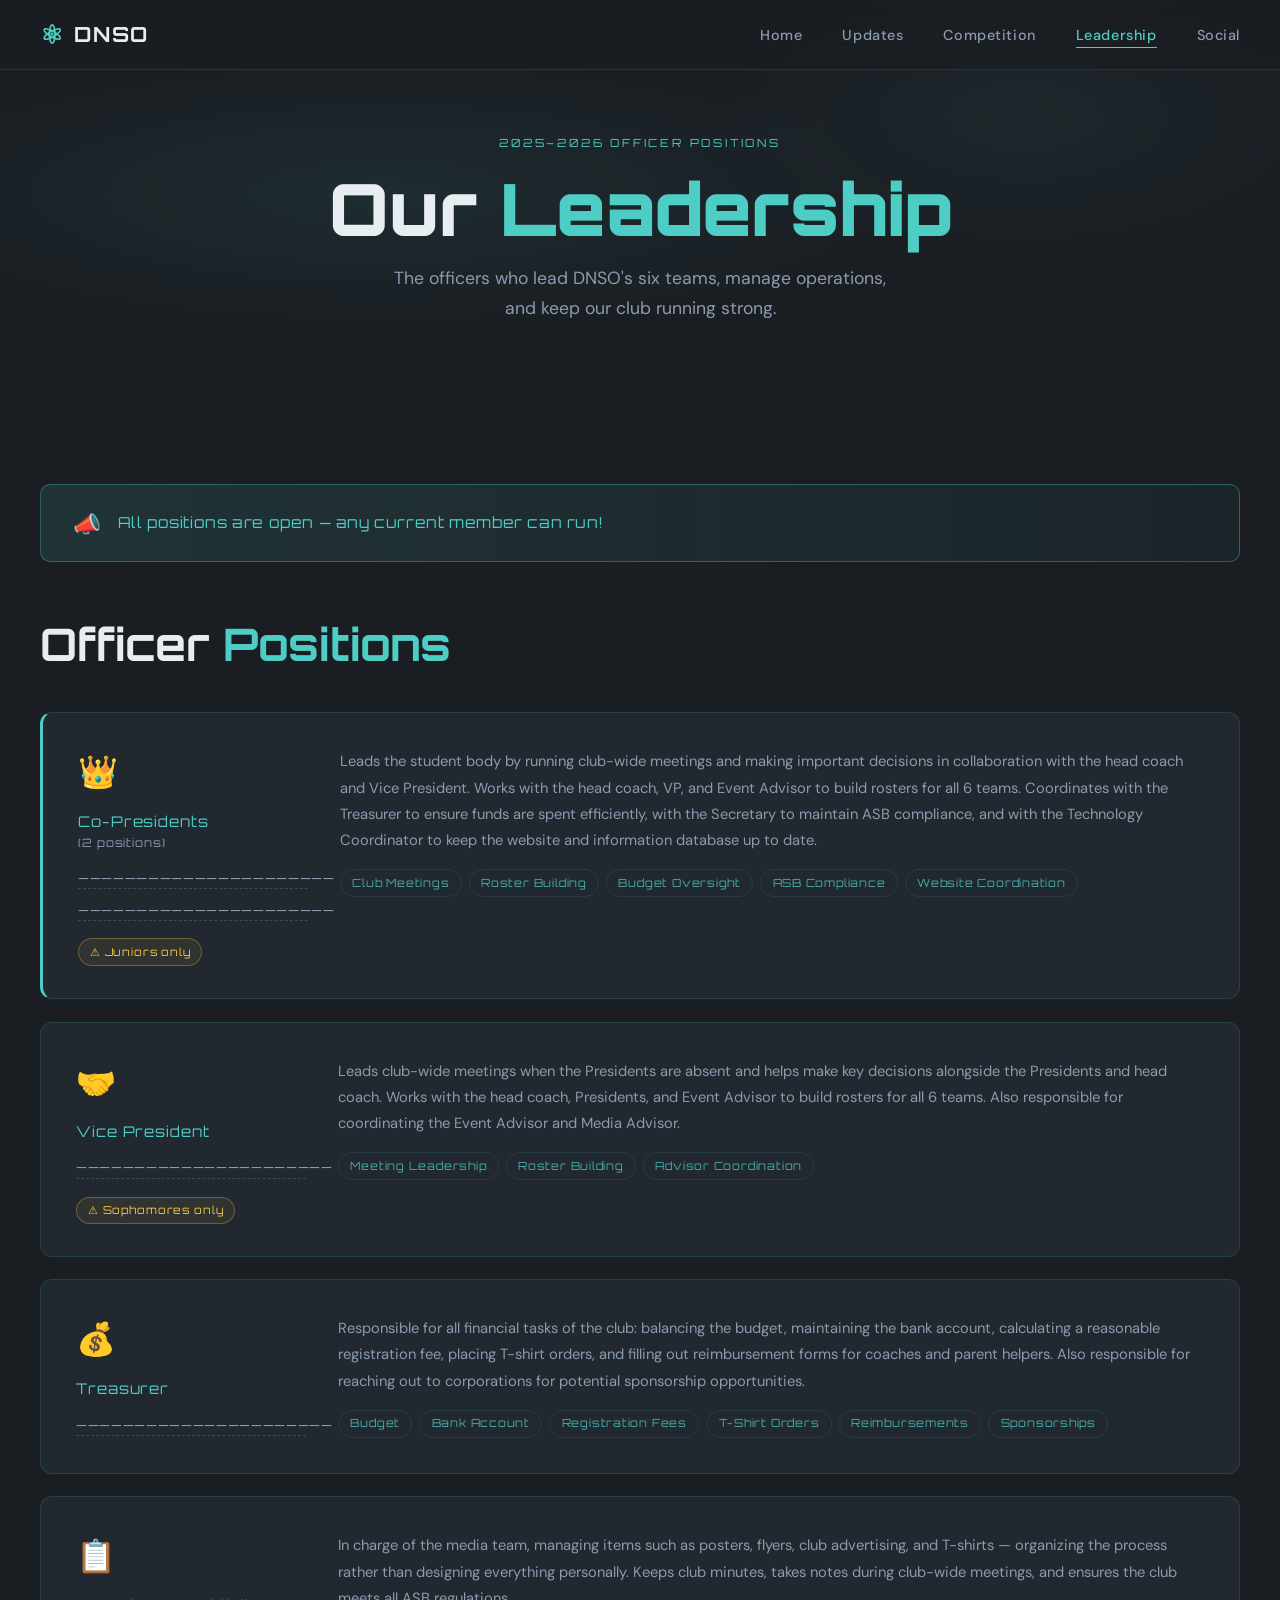
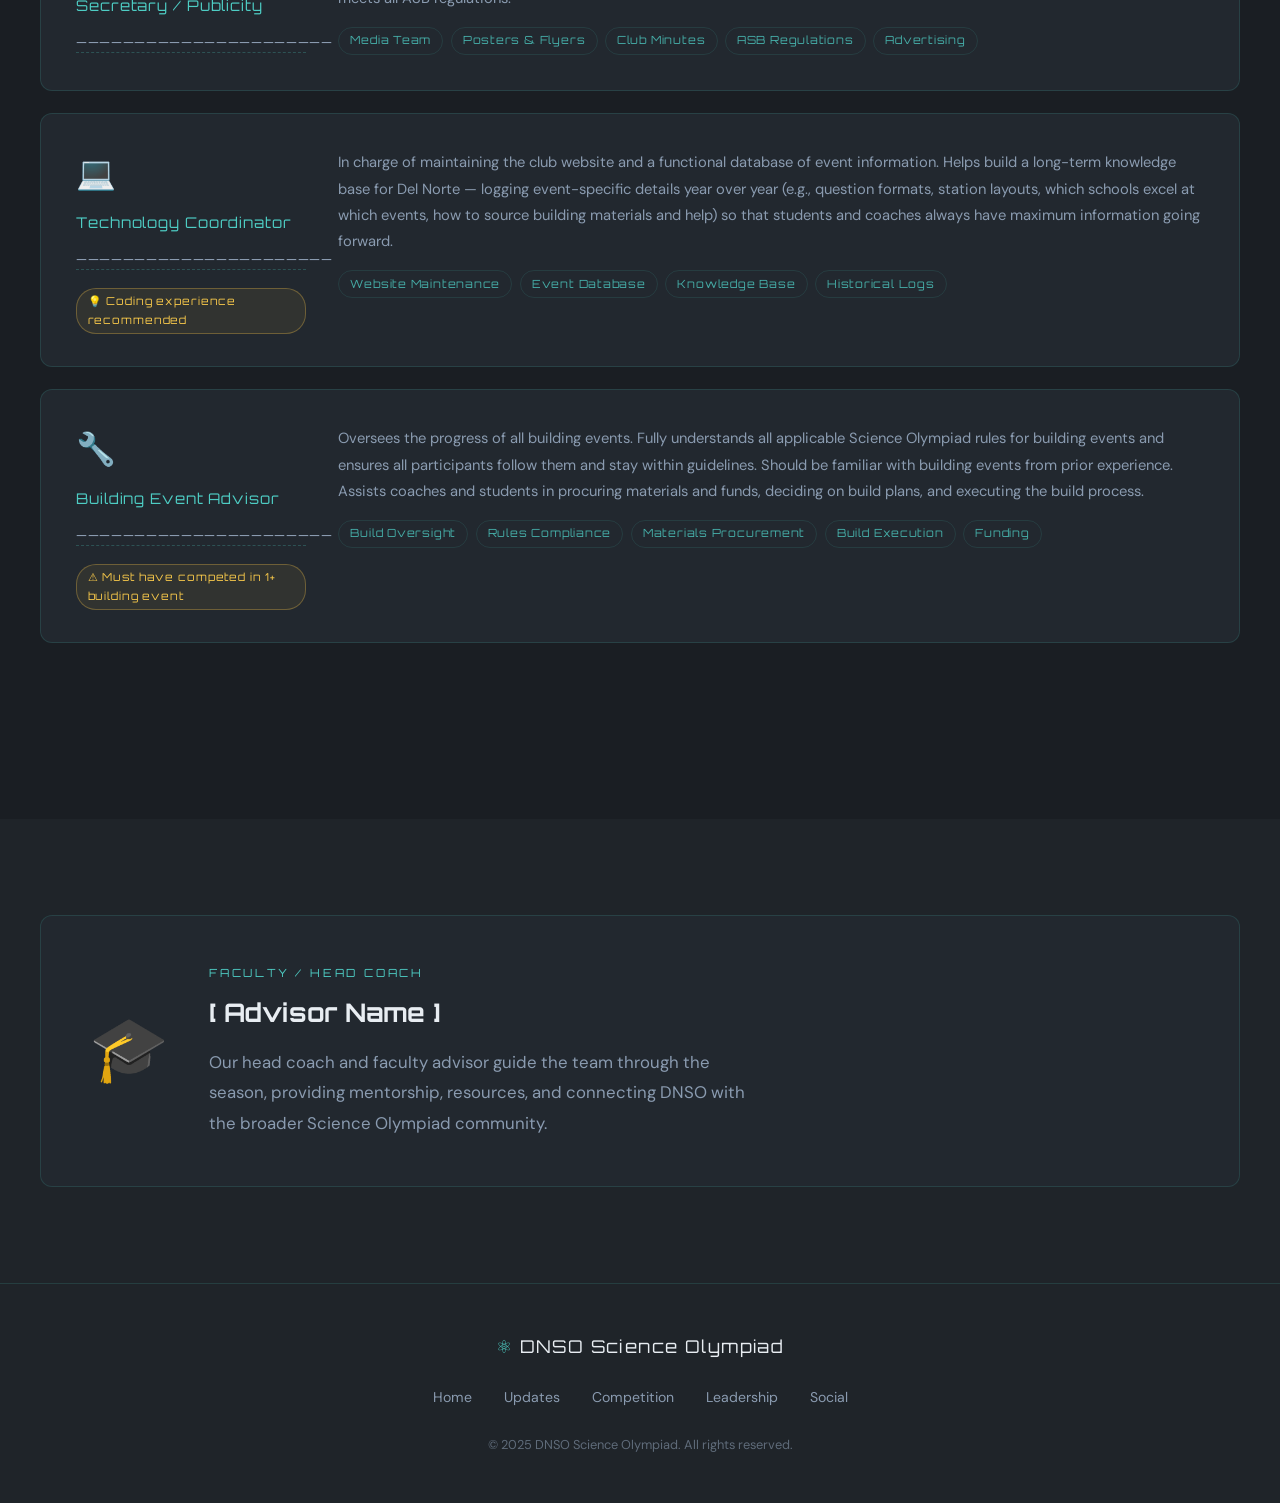
==== leadership.html @ e706699e "Create leadership.html" ====
<!DOCTYPE html>
<html lang="en">
<head>
  <meta charset="UTF-8" />
  <meta name="viewport" content="width=device-width, initial-scale=1.0" />
  <title>Leadership — DNSO Science Olympiad</title>
  <link rel="preconnect" href="https://fonts.googleapis.com" />
  <link href="https://fonts.googleapis.com/css2?family=Orbitron:wght@400;700;900&family=DM+Sans:wght@300;400;500&display=swap" rel="stylesheet" />
  <link rel="stylesheet" href="style.css" />
  <style>
    .open-banner {
      background: linear-gradient(90deg, rgba(78,205,196,0.12), rgba(78,205,196,0.04));
      border: 1px solid rgba(78,205,196,0.35);
      border-radius: 10px;
      padding: 1.2rem 2rem;
      margin-bottom: 3.5rem;
      display: flex;
      align-items: center;
      gap: 1rem;
      font-size: 0.95rem;
      color: var(--teal);
      font-family: var(--font-display);
      letter-spacing: 0.04em;
    }
    .open-banner span { font-size: 1.4rem; }

    .officers-list {
      display: flex;
      flex-direction: column;
      gap: 1.4rem;
      margin-bottom: 5rem;
    }

    .officer-card {
      background: var(--bg-card);
      border: 1px solid var(--border);
      border-radius: 12px;
      padding: 2rem 2.2rem;
      display: grid;
      grid-template-columns: 230px 1fr;
      gap: 2rem;
      align-items: start;
      transition: border-color 0.2s, transform 0.2s;
    }
    .officer-card:hover {
      border-color: var(--teal);
      transform: translateX(4px);
    }
    .officer-card.duo {
      border-left: 3px solid var(--teal);
    }

    .officer-left {
      display: flex;
      flex-direction: column;
      gap: 0.6rem;
    }
    .officer-icon { font-size: 2rem; margin-bottom: 0.2rem; }

    .officer-title {
      font-family: var(--font-display);
      font-size: 0.92rem;
      color: var(--teal);
      letter-spacing: 0.06em;
      line-height: 1.35;
    }

    .officer-name-slot {
      font-family: var(--font-display);
      font-size: 0.82rem;
      color: var(--text-muted);
      letter-spacing: 0.05em;
    }
    .name-line {
      border-bottom: 1px dashed rgba(78,205,196,0.25);
      padding-bottom: 0.25rem;
      margin-bottom: 0.3rem;
      color: var(--text-muted);
      font-size: 0.82rem;
    }

    .eligibility-tag {
      display: inline-block;
      font-size: 0.68rem;
      font-family: var(--font-display);
      letter-spacing: 0.08em;
      color: #f7c84a;
      border: 1px solid rgba(247,200,74,0.3);
      background: rgba(247,200,74,0.07);
      border-radius: 20px;
      padding: 0.22rem 0.65rem;
      margin-top: 0.2rem;
      width: fit-content;
    }

    .officer-desc {
      font-size: 0.92rem;
      color: var(--text-muted);
      line-height: 1.78;
      padding-top: 0.2rem;
    }

    .officer-duties {
      margin-top: 1rem;
      display: flex;
      flex-wrap: wrap;
      gap: 0.45rem;
    }
    .duty-tag {
      font-size: 0.7rem;
      font-family: var(--font-display);
      letter-spacing: 0.07em;
      padding: 0.22rem 0.7rem;
      border-radius: 20px;
      border: 1px solid var(--border);
      color: var(--teal);
      opacity: 0.8;
    }

    @media (max-width: 768px) {
      .officer-card, .officer-card.duo {
        grid-template-columns: 1fr;
        gap: 1rem;
      }
    }
  </style>
</head>
<body>

  <nav class="nav">
    <a href="index.html" class="nav-logo">
      <div class="atom-icon">⚛</div>
      <span>DNSO</span>
    </a>
    <button class="hamburger" id="hamburger" aria-label="Menu">&#9776;</button>
    <ul class="nav-links" id="navLinks">
      <li><a href="index.html">Home</a></li>
      <li><a href="updates.html">Updates</a></li>
      <li><a href="competition.html">Competition</a></li>
      <li><a href="leadership.html" class="active">Leadership</a></li>
      <li><a href="social.html">Social</a></li>
    </ul>
  </nav>

  <section class="page-hero">
    <div class="hero-bg"></div>
    <div class="page-hero-content fade-in delay-1">
      <p class="section-tag">2025–2026 Officer Positions</p>
      <h1 class="page-title">Our <span class="teal">Leadership</span></h1>
      <p class="page-sub">The officers who lead DNSO's six teams, manage operations, and keep our club running strong.</p>
    </div>
  </section>

  <section class="section">
    <div class="section-inner">

      <div class="open-banner fade-in">
        <span>📣</span>
        All positions are open — any current member can run!
      </div>

      <h2 class="section-title" style="margin-bottom:2.5rem">Officer <span class="teal">Positions</span></h2>

      <div class="officers-list">

        <!-- CO-PRESIDENTS -->
        <div class="officer-card duo fade-in">
          <div class="officer-left">
            <div class="officer-icon">👑</div>
            <p class="officer-title">Co-Presidents <br><em style="font-size:0.72rem;color:var(--text-muted);font-style:normal">(2 positions)</em></p>
            <div class="officer-name-slot">
              <div class="name-line">______________________</div>
              <div class="name-line">______________________</div>
            </div>
            <span class="eligibility-tag">⚠ Juniors only</span>
          </div>
          <div class="officer-right">
            <p class="officer-desc">
              Leads the student body by running club-wide meetings and making important decisions in collaboration with the head coach and Vice President. Works with the head coach, VP, and Event Advisor to build rosters for all 6 teams. Coordinates with the Treasurer to ensure funds are spent efficiently, with the Secretary to maintain ASB compliance, and with the Technology Coordinator to keep the website and information database up to date.
            </p>
            <div class="officer-duties">
              <span class="duty-tag">Club Meetings</span>
              <span class="duty-tag">Roster Building</span>
              <span class="duty-tag">Budget Oversight</span>
              <span class="duty-tag">ASB Compliance</span>
              <span class="duty-tag">Website Coordination</span>
            </div>
          </div>
        </div>

        <!-- VICE PRESIDENT -->
        <div class="officer-card fade-in delay-1">
          <div class="officer-left">
            <div class="officer-icon">🤝</div>
            <p class="officer-title">Vice President</p>
            <div class="officer-name-slot">
              <div class="name-line">______________________</div>
            </div>
            <span class="eligibility-tag">⚠ Sophomores only</span>
          </div>
          <div class="officer-right">
            <p class="officer-desc">
              Leads club-wide meetings when the Presidents are absent and helps make key decisions alongside the Presidents and head coach. Works with the head coach, Presidents, and Event Advisor to build rosters for all 6 teams. Also responsible for coordinating the Event Advisor and Media Advisor.
            </p>
            <div class="officer-duties">
              <span class="duty-tag">Meeting Leadership</span>
              <span class="duty-tag">Roster Building</span>
              <span class="duty-tag">Advisor Coordination</span>
            </div>
          </div>
        </div>

        <!-- TREASURER -->
        <div class="officer-card fade-in delay-2">
          <div class="officer-left">
            <div class="officer-icon">💰</div>
            <p class="officer-title">Treasurer</p>
            <div class="officer-name-slot">
              <div class="name-line">______________________</div>
            </div>
          </div>
          <div class="officer-right">
            <p class="officer-desc">
              Responsible for all financial tasks of the club: balancing the budget, maintaining the bank account, calculating a reasonable registration fee, placing T-shirt orders, and filling out reimbursement forms for coaches and parent helpers. Also responsible for reaching out to corporations for potential sponsorship opportunities.
            </p>
            <div class="officer-duties">
              <span class="duty-tag">Budget</span>
              <span class="duty-tag">Bank Account</span>
              <span class="duty-tag">Registration Fees</span>
              <span class="duty-tag">T-Shirt Orders</span>
              <span class="duty-tag">Reimbursements</span>
              <span class="duty-tag">Sponsorships</span>
            </div>
          </div>
        </div>

        <!-- SECRETARY / PUBLICITY -->
        <div class="officer-card fade-in delay-1">
          <div class="officer-left">
            <div class="officer-icon">📋</div>
            <p class="officer-title">Secretary / Publicity</p>
            <div class="officer-name-slot">
              <div class="name-line">______________________</div>
            </div>
          </div>
          <div class="officer-right">
            <p class="officer-desc">
              In charge of the media team, managing items such as posters, flyers, club advertising, and T-shirts — organizing the process rather than designing everything personally. Keeps club minutes, takes notes during club-wide meetings, and ensures the club meets all ASB regulations.
            </p>
            <div class="officer-duties">
              <span class="duty-tag">Media Team</span>
              <span class="duty-tag">Posters & Flyers</span>
              <span class="duty-tag">Club Minutes</span>
              <span class="duty-tag">ASB Regulations</span>
              <span class="duty-tag">Advertising</span>
            </div>
          </div>
        </div>

        <!-- TECHNOLOGY COORDINATOR -->
        <div class="officer-card fade-in delay-2">
          <div class="officer-left">
            <div class="officer-icon">💻</div>
            <p class="officer-title">Technology Coordinator</p>
            <div class="officer-name-slot">
              <div class="name-line">______________________</div>
            </div>
            <span class="eligibility-tag">💡 Coding experience recommended</span>
          </div>
          <div class="officer-right">
            <p class="officer-desc">
              In charge of maintaining the club website and a functional database of event information. Helps build a long-term knowledge base for Del Norte — logging event-specific details year over year (e.g., question formats, station layouts, which schools excel at which events, how to source building materials and help) so that students and coaches always have maximum information going forward.
            </p>
            <div class="officer-duties">
              <span class="duty-tag">Website Maintenance</span>
              <span class="duty-tag">Event Database</span>
              <span class="duty-tag">Knowledge Base</span>
              <span class="duty-tag">Historical Logs</span>
            </div>
          </div>
        </div>

        <!-- BUILDING EVENT ADVISOR -->
        <div class="officer-card fade-in delay-3">
          <div class="officer-left">
            <div class="officer-icon">🔧</div>
            <p class="officer-title">Building Event Advisor</p>
            <div class="officer-name-slot">
              <div class="name-line">______________________</div>
            </div>
            <span class="eligibility-tag">⚠ Must have competed in 1+ building event</span>
          </div>
          <div class="officer-right">
            <p class="officer-desc">
              Oversees the progress of all building events. Fully understands all applicable Science Olympiad rules for building events and ensures all participants follow them and stay within guidelines. Should be familiar with building events from prior experience. Assists coaches and students in procuring materials and funds, deciding on build plans, and executing the build process.
            </p>
            <div class="officer-duties">
              <span class="duty-tag">Build Oversight</span>
              <span class="duty-tag">Rules Compliance</span>
              <span class="duty-tag">Materials Procurement</span>
              <span class="duty-tag">Build Execution</span>
              <span class="duty-tag">Funding</span>
            </div>
          </div>
        </div>

      </div><!-- /officers-list -->
    </div>
  </section>

  <!-- FACULTY ADVISOR -->
  <section class="section advisor-section">
    <div class="section-inner">
      <div class="advisor-card fade-in">
        <div class="advisor-icon">🎓</div>
        <div>
          <p class="section-tag" style="margin-bottom:0.5rem">Faculty / Head Coach</p>
          <h2 class="advisor-name">[ Advisor Name ]</h2>
          <p class="body-text">Our head coach and faculty advisor guide the team through the season, providing mentorship, resources, and connecting DNSO with the broader Science Olympiad community.</p>
        </div>
      </div>
    </div>
  </section>

  <footer class="footer">
    <div class="footer-inner">
      <div class="footer-logo"><span class="teal">⚛</span> DNSO Science Olympiad</div>
      <div class="footer-links">
        <a href="index.html">Home</a>
        <a href="updates.html">Updates</a>
        <a href="competition.html">Competition</a>
        <a href="leadership.html">Leadership</a>
        <a href="social.html">Social</a>
      </div>
      <p class="footer-copy">© 2025 DNSO Science Olympiad. All rights reserved.</p>
    </div>
  </footer>

  <script src="main.js"></script>
</body>
</html>
---- style.css ----
/* ============================================
   DNSO Science Olympiad — Global Stylesheet
   ============================================ */

:root {
  --teal: #4ecdc4;
  --teal-dark: #38b2ac;
  --teal-glow: rgba(78, 205, 196, 0.18);
  --bg: #1a1e23;
  --bg-2: #1f2429;
  --bg-card: #22282f;
  --bg-card-hover: #272e37;
  --border: rgba(78, 205, 196, 0.15);
  --text: #e8edf2;
  --text-muted: #8a9bb0;
  --font-display: 'Orbitron', sans-serif;
  --font-body: 'DM Sans', sans-serif;
  --nav-h: 70px;
}

*, *::before, *::after { box-sizing: border-box; margin: 0; padding: 0; }

html { scroll-behavior: smooth; }

body {
  background: var(--bg);
  color: var(--text);
  font-family: var(--font-body);
  font-size: 1rem;
  line-height: 1.7;
  min-height: 100vh;
  overflow-x: hidden;
}

/* UTILITIES */
.teal { color: var(--teal); }
.body-text { color: var(--text-muted); font-size: 1.05rem; max-width: 560px; line-height: 1.8; }

/* FADE IN ANIMATIONS */
.fade-in { opacity: 0; transform: translateY(24px); animation: fadeUp 0.7s forwards; }
.delay-1 { animation-delay: 0.15s; }
.delay-2 { animation-delay: 0.3s; }
.delay-3 { animation-delay: 0.45s; }
.delay-4 { animation-delay: 0.6s; }

@keyframes fadeUp {
  to { opacity: 1; transform: translateY(0); }
}

/* ============================================
   NAVIGATION
   ============================================ */
.nav {
  position: fixed;
  top: 0; left: 0; right: 0;
  height: var(--nav-h);
  display: flex;
  align-items: center;
  justify-content: space-between;
  padding: 0 2.5rem;
  background: rgba(26, 30, 35, 0.85);
  backdrop-filter: blur(14px);
  border-bottom: 1px solid var(--border);
  z-index: 100;
}

.nav-logo {
  display: flex;
  align-items: center;
  gap: 0.6rem;
  text-decoration: none;
  font-family: var(--font-display);
  font-size: 1.3rem;
  font-weight: 700;
  color: var(--text);
  letter-spacing: 0.08em;
}

.atom-icon {
  font-size: 1.6rem;
  color: var(--teal);
  animation: spin 8s linear infinite;
}

@keyframes spin {
  from { transform: rotate(0deg); }
  to { transform: rotate(360deg); }
}

.nav-links {
  display: flex;
  list-style: none;
  gap: 2.5rem;
  align-items: center;
}

.nav-links a {
  text-decoration: none;
  color: var(--text-muted);
  font-size: 0.9rem;
  font-weight: 500;
  letter-spacing: 0.04em;
  transition: color 0.2s;
  position: relative;
}

.nav-links a::after {
  content: '';
  position: absolute;
  bottom: -4px; left: 0; right: 0;
  height: 1px;
  background: var(--teal);
  transform: scaleX(0);
  transform-origin: left;
  transition: transform 0.2s;
}

.nav-links a:hover,
.nav-links a.active {
  color: var(--teal);
}

.nav-links a:hover::after,
.nav-links a.active::after {
  transform: scaleX(1);
}

.hamburger {
  display: none;
  background: none;
  border: none;
  color: var(--teal);
  font-size: 1.6rem;
  cursor: pointer;
}

/* ============================================
   BUTTONS
   ============================================ */
.btn {
  display: inline-block;
  padding: 0.8rem 2rem;
  border-radius: 4px;
  font-family: var(--font-display);
  font-size: 0.78rem;
  font-weight: 700;
  letter-spacing: 0.1em;
  text-decoration: none;
  transition: all 0.2s;
  cursor: pointer;
}

.btn-primary {
  background: var(--teal);
  color: #0f1318;
}

.btn-primary:hover {
  background: var(--teal-dark);
  box-shadow: 0 0 24px rgba(78, 205, 196, 0.4);
  transform: translateY(-1px);
}

.btn-outline {
  border: 1.5px solid var(--teal);
  color: var(--teal);
  background: transparent;
}

.btn-outline:hover {
  background: var(--teal-glow);
  box-shadow: 0 0 20px rgba(78, 205, 196, 0.2);
  transform: translateY(-1px);
}

/* ============================================
   HERO (HOME)
   ============================================ */
.hero {
  position: relative;
  min-height: 100vh;
  display: flex;
  align-items: center;
  justify-content: center;
  overflow: hidden;
  padding: calc(var(--nav-h) + 2rem) 2.5rem 4rem;
}

.hero-bg {
  position: absolute;
  inset: 0;
  background:
    radial-gradient(ellipse 60% 50% at 30% 50%, rgba(78, 205, 196, 0.08) 0%, transparent 70%),
    radial-gradient(ellipse 40% 60% at 80% 30%, rgba(78, 205, 196, 0.05) 0%, transparent 60%),
    var(--bg);
}

.particles {
  position: absolute;
  inset: 0;
  overflow: hidden;
  pointer-events: none;
}

.particle {
  position: absolute;
  width: 2px;
  height: 2px;
  background: var(--teal);
  border-radius: 50%;
  opacity: 0;
  animation: floatParticle var(--dur, 6s) var(--delay, 0s) infinite ease-in-out;
}

@keyframes floatParticle {
  0%   { opacity: 0; transform: translateY(0) scale(1); }
  20%  { opacity: 0.6; }
  80%  { opacity: 0.4; }
  100% { opacity: 0; transform: translateY(-120px) scale(0.5); }
}

.hero-content {
  position: relative;
  z-index: 2;
  text-align: center;
  max-width: 700px;
}

.hero-eyebrow {
  font-family: var(--font-display);
  font-size: 0.75rem;
  letter-spacing: 0.25em;
  color: var(--teal);
  text-transform: uppercase;
  margin-bottom: 1.2rem;
}

.hero-title {
  font-family: var(--font-display);
  font-size: clamp(5rem, 14vw, 10rem);
  font-weight: 900;
  letter-spacing: 0.05em;
  line-height: 1;
  color: var(--text);
  text-shadow: 0 0 80px rgba(78, 205, 196, 0.2);
  margin-bottom: 1.5rem;
}

.hero-sub {
  font-size: 1.15rem;
  color: var(--text-muted);
  margin-bottom: 2.5rem;
  letter-spacing: 0.02em;
}

.hero-btns {
  display: flex;
  gap: 1rem;
  justify-content: center;
  flex-wrap: wrap;
}

/* ORBIT ANIMATION */
.hero-orbit {
  position: absolute;
  right: 8%;
  top: 50%;
  transform: translateY(-50%);
  width: 340px;
  height: 340px;
  z-index: 1;
}

.orbit-ring {
  position: absolute;
  border: 1px solid rgba(78, 205, 196, 0.25);
  border-radius: 50%;
  top: 50%; left: 50%;
  transform: translate(-50%, -50%);
}

.ring-1 { width: 120px; height: 120px; animation: orbitSpin 6s linear infinite; }
.ring-2 { width: 220px; height: 220px; animation: orbitSpin 10s linear infinite reverse; transform: translate(-50%, -50%) rotate(60deg); }
.ring-3 { width: 320px; height: 320px; animation: orbitSpin 16s linear infinite; transform: translate(-50%, -50%) rotate(120deg); }

.ring-1::after, .ring-2::after, .ring-3::after {
  content: '';
  position: absolute;
  width: 8px; height: 8px;
  background: var(--teal);
  border-radius: 50%;
  top: -4px; left: 50%; transform: translateX(-50%);
  box-shadow: 0 0 10px var(--teal);
}

.orbit-nucleus {
  position: absolute;
  width: 24px; height: 24px;
  background: var(--teal);
  border-radius: 50%;
  top: 50%; left: 50%;
  transform: translate(-50%, -50%);
  box-shadow: 0 0 30px var(--teal), 0 0 60px rgba(78, 205, 196, 0.4);
}

@keyframes orbitSpin {
  from { transform: translate(-50%, -50%) rotate(0deg); }
  to   { transform: translate(-50%, -50%) rotate(360deg); }
}

/* ============================================
   STATS BAR
   ============================================ */
.stats-bar {
  display: flex;
  align-items: center;
  justify-content: center;
  gap: 0;
  padding: 2.5rem 2rem;
  background: var(--bg-2);
  border-top: 1px solid var(--border);
  border-bottom: 1px solid var(--border);
}

.stat {
  display: flex;
  flex-direction: column;
  align-items: center;
  padding: 0 3rem;
}

.stat-num {
  font-family: var(--font-display);
  font-size: 2rem;
  font-weight: 700;
  color: var(--teal);
}

.stat-label {
  font-size: 0.8rem;
  color: var(--text-muted);
  letter-spacing: 0.1em;
  text-transform: uppercase;
}

.stat-divider {
  width: 1px;
  height: 50px;
  background: var(--border);
}

/* ============================================
   SECTIONS
   ============================================ */
.section {
  padding: 6rem 2.5rem;
}

.section-inner {
  max-width: 1200px;
  margin: 0 auto;
}

.section-tag {
  font-family: var(--font-display);
  font-size: 0.7rem;
  letter-spacing: 0.25em;
  color: var(--teal);
  text-transform: uppercase;
  margin-bottom: 1rem;
}

.section-title {
  font-family: var(--font-display);
  font-size: clamp(1.8rem, 4vw, 2.8rem);
  font-weight: 700;
  color: var(--text);
  line-height: 1.2;
  margin-bottom: 1rem;
}

/* ABOUT SECTION */
.about .section-inner {
  display: grid;
  grid-template-columns: 1fr 1fr;
  gap: 5rem;
  align-items: center;
}

.about-cards {
  display: flex;
  flex-direction: column;
  gap: 1.2rem;
}

.about-card {
  background: var(--bg-card);
  border: 1px solid var(--border);
  border-radius: 8px;
  padding: 1.5rem;
  display: flex;
  align-items: flex-start;
  gap: 1rem;
  transition: border-color 0.2s, background 0.2s;
}

.about-card:hover {
  border-color: var(--teal);
  background: var(--bg-card-hover);
}

.card-icon { font-size: 1.8rem; flex-shrink: 0; }

.about-card h3 {
  font-family: var(--font-display);
  font-size: 0.9rem;
  color: var(--teal);
  margin-bottom: 0.3rem;
  letter-spacing: 0.05em;
}

.about-card p { font-size: 0.9rem; color: var(--text-muted); }

/* ============================================
   PAGE HERO (inner pages)
   ============================================ */
.page-hero {
  position: relative;
  padding: calc(var(--nav-h) + 4rem) 2.5rem 4rem;
  text-align: center;
  overflow: hidden;
}

.page-hero-content { position: relative; z-index: 2; }

.page-title {
  font-family: var(--font-display);
  font-size: clamp(2.5rem, 6vw, 4.5rem);
  font-weight: 900;
  color: var(--text);
  margin-bottom: 1rem;
  line-height: 1.1;
}

.page-sub {
  font-size: 1.1rem;
  color: var(--text-muted);
  max-width: 500px;
  margin: 0 auto;
}

/* ============================================
   UPDATES PAGE
   ============================================ */
.updates-grid {
  display: grid;
  grid-template-columns: repeat(3, 1fr);
  gap: 1.5rem;
}

.update-card {
  background: var(--bg-card);
  border: 1px solid var(--border);
  border-radius: 10px;
  padding: 2rem;
  display: flex;
  flex-direction: column;
  gap: 0.7rem;
  transition: border-color 0.2s, transform 0.2s;
  position: relative;
}

.update-card:hover {
  border-color: var(--teal);
  transform: translateY(-3px);
}

.update-card.featured {
  grid-column: span 3;
  border-color: rgba(78, 205, 196, 0.4);
  background: linear-gradient(135deg, var(--bg-card), rgba(78, 205, 196, 0.05));
}

.update-badge {
  font-size: 0.75rem;
  font-family: var(--font-display);
  color: var(--teal);
  letter-spacing: 0.1em;
  margin-bottom: 0.3rem;
}

.update-date {
  font-size: 0.8rem;
  color: var(--text-muted);
  letter-spacing: 0.05em;
}

.update-title {
  font-family: var(--font-display);
  font-size: 1rem;
  color: var(--text);
  line-height: 1.4;
}

.update-card.featured .update-title { font-size: 1.3rem; }

.update-body {
  font-size: 0.92rem;
  color: var(--text-muted);
  flex: 1;
}

.update-tag {
  align-self: flex-start;
  font-size: 0.72rem;
  font-family: var(--font-display);
  letter-spacing: 0.1em;
  padding: 0.25rem 0.75rem;
  border-radius: 20px;
  border: 1px solid var(--border);
  color: var(--teal);
  margin-top: 0.5rem;
}

/* ============================================
   COMPETITION PAGE
   ============================================ */
.overview-cards {
  display: grid;
  grid-template-columns: repeat(3, 1fr);
  gap: 1.5rem;
  margin-bottom: 4rem;
}

.overview-card {
  background: var(--bg-card);
  border: 1px solid var(--border);
  border-radius: 10px;
  padding: 2rem;
  text-align: center;
  transition: border-color 0.2s, transform 0.2s;
}

.overview-card:hover { border-color: var(--teal); transform: translateY(-3px); }
.overview-icon { font-size: 2.5rem; margin-bottom: 1rem; display: block; }

.overview-card h3 {
  font-family: var(--font-display);
  font-size: 1rem;
  color: var(--teal);
  margin-bottom: 0.5rem;
}

.overview-card p { font-size: 0.92rem; color: var(--text-muted); }

/* SCHEDULE TABLE */
.schedule-table-wrap {
  overflow-x: auto;
  border-radius: 10px;
  border: 1px solid var(--border);
  margin-bottom: 4rem;
}

.schedule-table {
  width: 100%;
  border-collapse: collapse;
  font-size: 0.95rem;
}

.schedule-table th {
  font-family: var(--font-display);
  font-size: 0.7rem;
  letter-spacing: 0.12em;
  color: var(--teal);
  text-transform: uppercase;
  background: var(--bg-card);
  padding: 1.1rem 1.5rem;
  text-align: left;
  border-bottom: 1px solid var(--border);
}

.schedule-table td {
  padding: 1rem 1.5rem;
  color: var(--text-muted);
  border-bottom: 1px solid rgba(78, 205, 196, 0.06);
}

.schedule-table tr:last-child td { border-bottom: none; }
.schedule-table tr:hover td { background: var(--bg-card); color: var(--text); }

.badge {
  display: inline-block;
  padding: 0.2rem 0.7rem;
  border-radius: 20px;
  font-size: 0.72rem;
  font-family: var(--font-display);
  letter-spacing: 0.08em;
}

.badge-inv { background: rgba(78, 205, 196, 0.12); color: var(--teal); border: 1px solid rgba(78, 205, 196, 0.3); }
.badge-reg { background: rgba(100, 160, 255, 0.1); color: #6fa3f7; border: 1px solid rgba(100, 160, 255, 0.25); }
.badge-state { background: rgba(255, 200, 80, 0.1); color: #f7c84a; border: 1px solid rgba(255, 200, 80, 0.25); }

.status {
  font-size: 0.78rem;
  font-family: var(--font-display);
  letter-spacing: 0.06em;
}

.status.upcoming { color: var(--teal); }
.status.completed { color: var(--text-muted); text-decoration: line-through; }

/* EVENTS GRID */
.events-section { background: var(--bg-2); }
.events-grid {
  display: grid;
  grid-template-columns: repeat(4, 1fr);
  gap: 1.5rem;
}

.events-category {
  background: var(--bg-card);
  border: 1px solid var(--border);
  border-radius: 10px;
  padding: 1.8rem;
  transition: border-color 0.2s;
}

.events-category:hover { border-color: var(--teal); }

.cat-title {
  font-family: var(--font-display);
  font-size: 0.85rem;
  color: var(--text);
  margin-bottom: 1rem;
  letter-spacing: 0.05em;
}

.event-list {
  list-style: none;
  display: flex;
  flex-direction: column;
  gap: 0.5rem;
}

.event-list li {
  font-size: 0.88rem;
  color: var(--text-muted);
  padding-left: 1rem;
  position: relative;
}

.event-list li::before {
  content: '—';
  position: absolute;
  left: 0;
  color: var(--teal);
  opacity: 0.5;
}

/* ============================================
   LEADERSHIP PAGE
   ============================================ */
.leadership-grid.officers {
  display: grid;
  grid-template-columns: repeat(2, 1fr);
  gap: 1.5rem;
  margin-bottom: 5rem;
}

.leader-card {
  display: flex;
  gap: 1.5rem;
  align-items: flex-start;
  background: var(--bg-card);
  border: 1px solid var(--border);
  border-radius: 10px;
  padding: 1.8rem;
  transition: border-color 0.2s, transform 0.2s;
}

.leader-card:hover { border-color: var(--teal); transform: translateY(-2px); }

.leader-avatar {
  flex-shrink: 0;
  width: 64px;
  height: 64px;
  border-radius: 50%;
  border: 2px solid var(--teal);
  display: flex;
  align-items: center;
  justify-content: center;
  background: var(--bg-2);
  font-size: 1.8rem;
}

.leader-name {
  font-family: var(--font-display);
  font-size: 1rem;
  color: var(--text);
  margin-bottom: 0.2rem;
}

.leader-role {
  font-size: 0.8rem;
  font-family: var(--font-display);
  letter-spacing: 0.08em;
  margin-bottom: 0.5rem;
}

.leader-bio { font-size: 0.88rem; color: var(--text-muted); }

/* CAPTAINS */
.captains-grid {
  display: grid;
  grid-template-columns: repeat(4, 1fr);
  gap: 1.2rem;
  margin-bottom: 5rem;
}

.captain-card {
  background: var(--bg-card);
  border: 1px solid var(--border);
  border-radius: 10px;
  padding: 1.8rem 1.5rem;
  text-align: center;
  transition: border-color 0.2s, transform 0.2s;
}

.captain-card:hover { border-color: var(--teal); transform: translateY(-2px); }

.captain-icon { font-size: 2rem; margin-bottom: 0.8rem; display: block; }
.captain-category { font-size: 0.72rem; font-family: var(--font-display); letter-spacing: 0.1em; margin-bottom: 0.3rem; }
.captain-name { font-family: var(--font-display); font-size: 0.9rem; color: var(--text); margin-bottom: 0.5rem; }
.captain-events { font-size: 0.8rem; color: var(--text-muted); }

/* ADVISOR */
.advisor-section { background: var(--bg-2); }
.advisor-card {
  display: flex;
  align-items: center;
  gap: 2.5rem;
  background: var(--bg-card);
  border: 1px solid var(--border);
  border-radius: 12px;
  padding: 3rem;
}

.advisor-icon { font-size: 4rem; flex-shrink: 0; }
.advisor-name {
  font-family: var(--font-display);
  font-size: 1.6rem;
  color: var(--text);
  margin-bottom: 0.8rem;
}

/* ============================================
   SOCIAL PAGE
   ============================================ */
.social-cards {
  display: grid;
  grid-template-columns: 1fr 1fr;
  gap: 2rem;
  max-width: 800px;
  margin: 0 auto 3rem;
}

.social-card {
  position: relative;
  border-radius: 16px;
  overflow: hidden;
  border: 1px solid var(--border);
  text-decoration: none;
  display: block;
  transition: transform 0.25s, border-color 0.25s;
  padding: 3rem 2.5rem;
}

.social-card:hover {
  transform: translateY(-5px);
  border-color: var(--teal);
}

.social-card-bg {
  position: absolute;
  inset: 0;
  background: var(--bg-card);
  z-index: 0;
  transition: opacity 0.3s;
}

.social-card.instagram .social-card-bg {
  background: linear-gradient(135deg, #1f2429, #1a1e23);
}

.social-card.discord .social-card-bg {
  background: linear-gradient(135deg, #1f2429, #1a1e23);
}

.social-card:hover .social-card-bg {
  opacity: 0.6;
}

.social-card-content {
  position: relative;
  z-index: 1;
  display: flex;
  flex-direction: column;
  align-items: center;
  text-align: center;
  gap: 0.7rem;
}

.social-logo {
  color: var(--teal);
  margin-bottom: 0.5rem;
}

.social-card.instagram .social-logo { color: #e1306c; }
.social-card.discord .social-logo { color: #7289da; }

.social-name {
  font-family: var(--font-display);
  font-size: 1.4rem;
  color: var(--text);
}

.social-handle {
  font-family: var(--font-display);
  font-size: 0.8rem;
  color: var(--teal);
  letter-spacing: 0.08em;
}

.social-desc { font-size: 0.9rem; color: var(--text-muted); }

.social-btn {
  display: inline-block;
  margin-top: 0.8rem;
  font-family: var(--font-display);
  font-size: 0.75rem;
  letter-spacing: 0.12em;
  color: var(--teal);
  border: 1px solid var(--teal);
  padding: 0.5rem 1.4rem;
  border-radius: 4px;
  transition: background 0.2s;
}

.social-card:hover .social-btn { background: var(--teal-glow); }

.placeholder-notice {
  display: flex;
  align-items: center;
  gap: 1rem;
  max-width: 800px;
  margin: 0 auto;
  background: rgba(78, 205, 196, 0.07);
  border: 1px solid var(--border);
  border-radius: 8px;
  padding: 1.2rem 1.8rem;
  font-size: 0.9rem;
  color: var(--text-muted);
}

.notice-icon { font-size: 1.2rem; flex-shrink: 0; }

/* CONTACT */
.contact-section { background: var(--bg-2); }
.contact-box {
  background: var(--bg-card);
  border: 1px solid var(--border);
  border-radius: 12px;
  padding: 3.5rem;
  text-align: center;
  max-width: 600px;
  margin: 0 auto;
}

.contact-box .section-title { margin-bottom: 0.5rem; }

/* ============================================
   FOOTER
   ============================================ */
.footer {
  background: var(--bg-2);
  border-top: 1px solid var(--border);
  padding: 3rem 2.5rem;
}

.footer-inner {
  max-width: 1200px;
  margin: 0 auto;
  display: flex;
  flex-direction: column;
  align-items: center;
  gap: 1.5rem;
  text-align: center;
}

.footer-logo {
  font-family: var(--font-display);
  font-size: 1.1rem;
  color: var(--text);
  letter-spacing: 0.08em;
}

.footer-links {
  display: flex;
  gap: 2rem;
  flex-wrap: wrap;
  justify-content: center;
}

.footer-links a {
  text-decoration: none;
  color: var(--text-muted);
  font-size: 0.88rem;
  transition: color 0.2s;
}

.footer-links a:hover { color: var(--teal); }

.footer-copy {
  font-size: 0.8rem;
  color: var(--text-muted);
  opacity: 0.6;
}

/* ============================================
   RESPONSIVE
   ============================================ */
@media (max-width: 1024px) {
  .events-grid { grid-template-columns: repeat(2, 1fr); }
  .captains-grid { grid-template-columns: repeat(2, 1fr); }
  .hero-orbit { display: none; }
}

@media (max-width: 768px) {
  .nav-links {
    display: none;
    flex-direction: column;
    position: fixed;
    top: var(--nav-h); left: 0; right: 0;
    background: var(--bg-2);
    border-bottom: 1px solid var(--border);
    padding: 1.5rem 2rem;
    gap: 1.2rem;
  }

  .nav-links.open { display: flex; }
  .hamburger { display: block; }

  .about .section-inner { grid-template-columns: 1fr; gap: 2.5rem; }
  .updates-grid { grid-template-columns: 1fr; }
  .update-card.featured { grid-column: span 1; }
  .overview-cards { grid-template-columns: 1fr; }
  .events-grid { grid-template-columns: 1fr 1fr; }
  .captains-grid { grid-template-columns: 1fr 1fr; }
  .leadership-grid.officers { grid-template-columns: 1fr; }
  .social-cards { grid-template-columns: 1fr; }
  .advisor-card { flex-direction: column; text-align: center; }
  .stats-bar { flex-wrap: wrap; gap: 1.5rem; }
  .stat-divider { display: none; }
}

@media (max-width: 480px) {
  .events-grid { grid-template-columns: 1fr; }
  .captains-grid { grid-template-columns: 1fr; }
  .hero-title { font-size: 5rem; }
  .nav { padding: 0 1.2rem; }
  .section { padding: 4rem 1.2rem; }
}
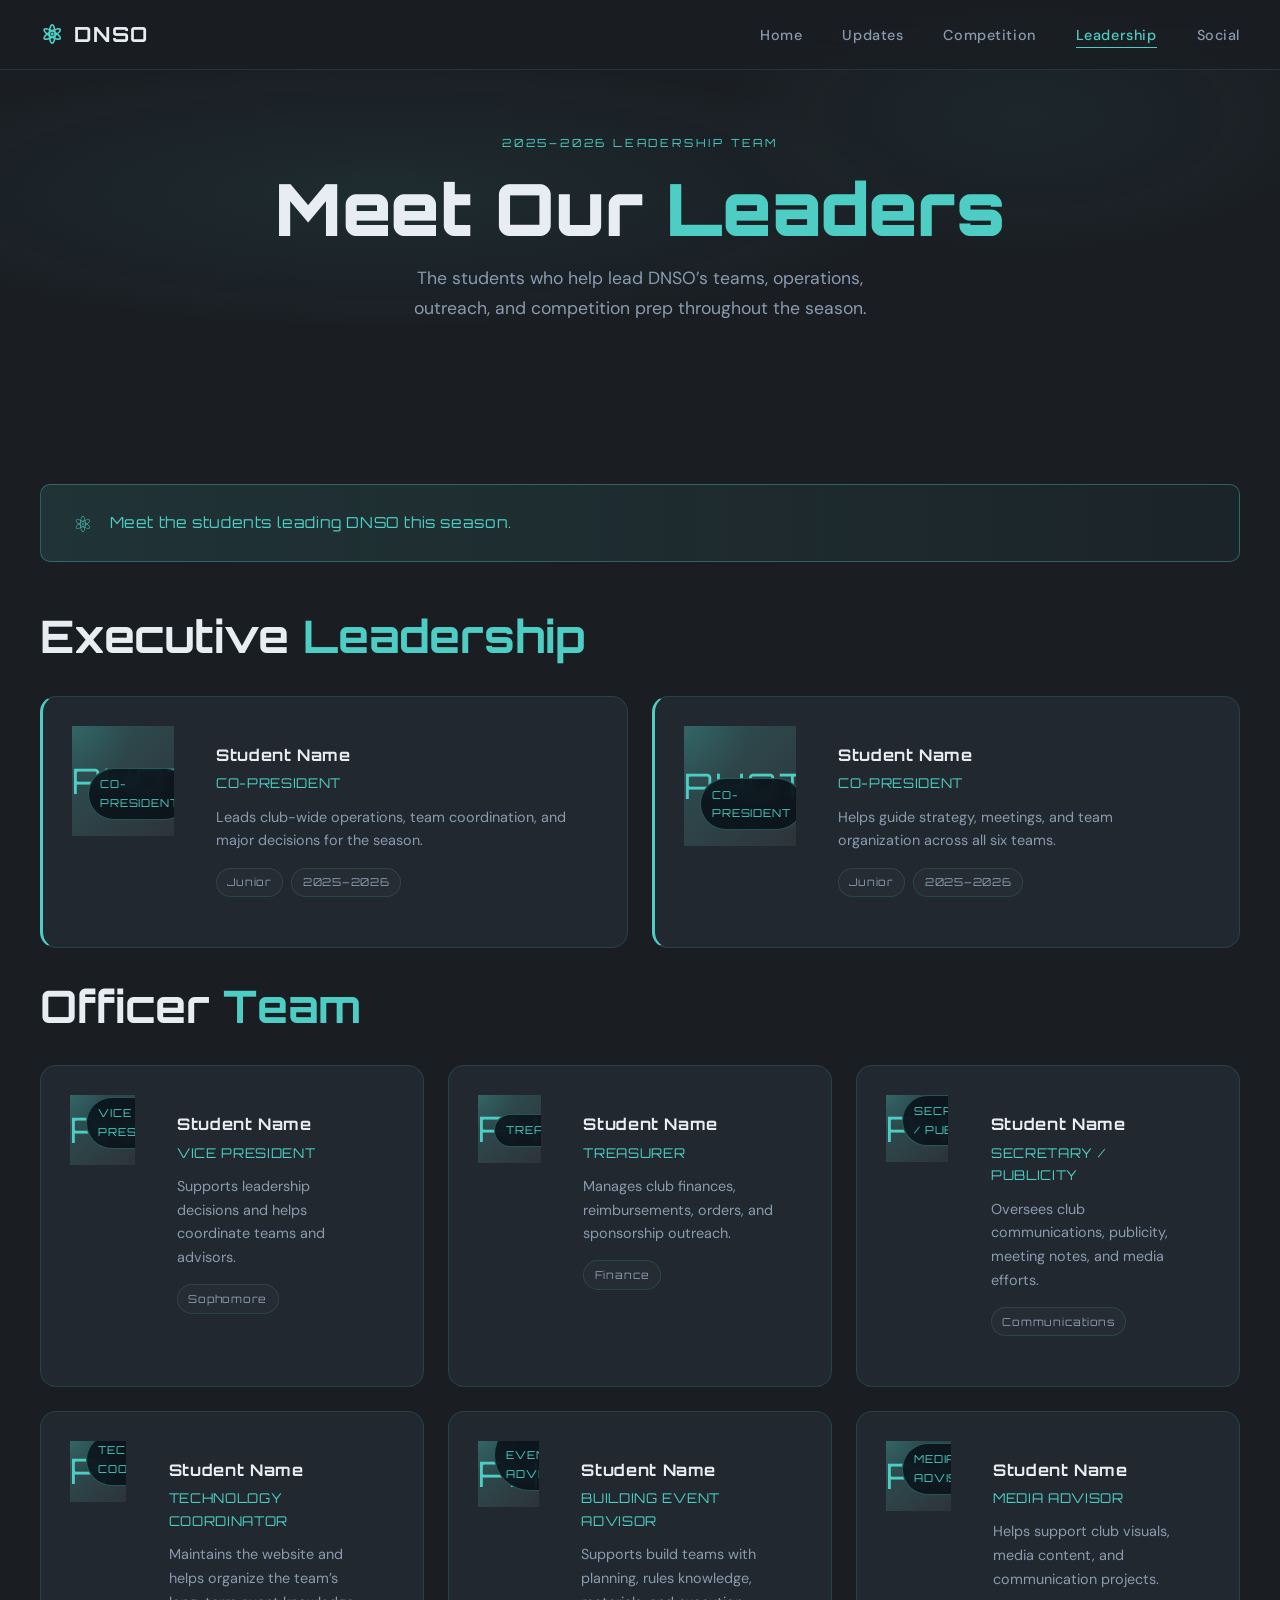
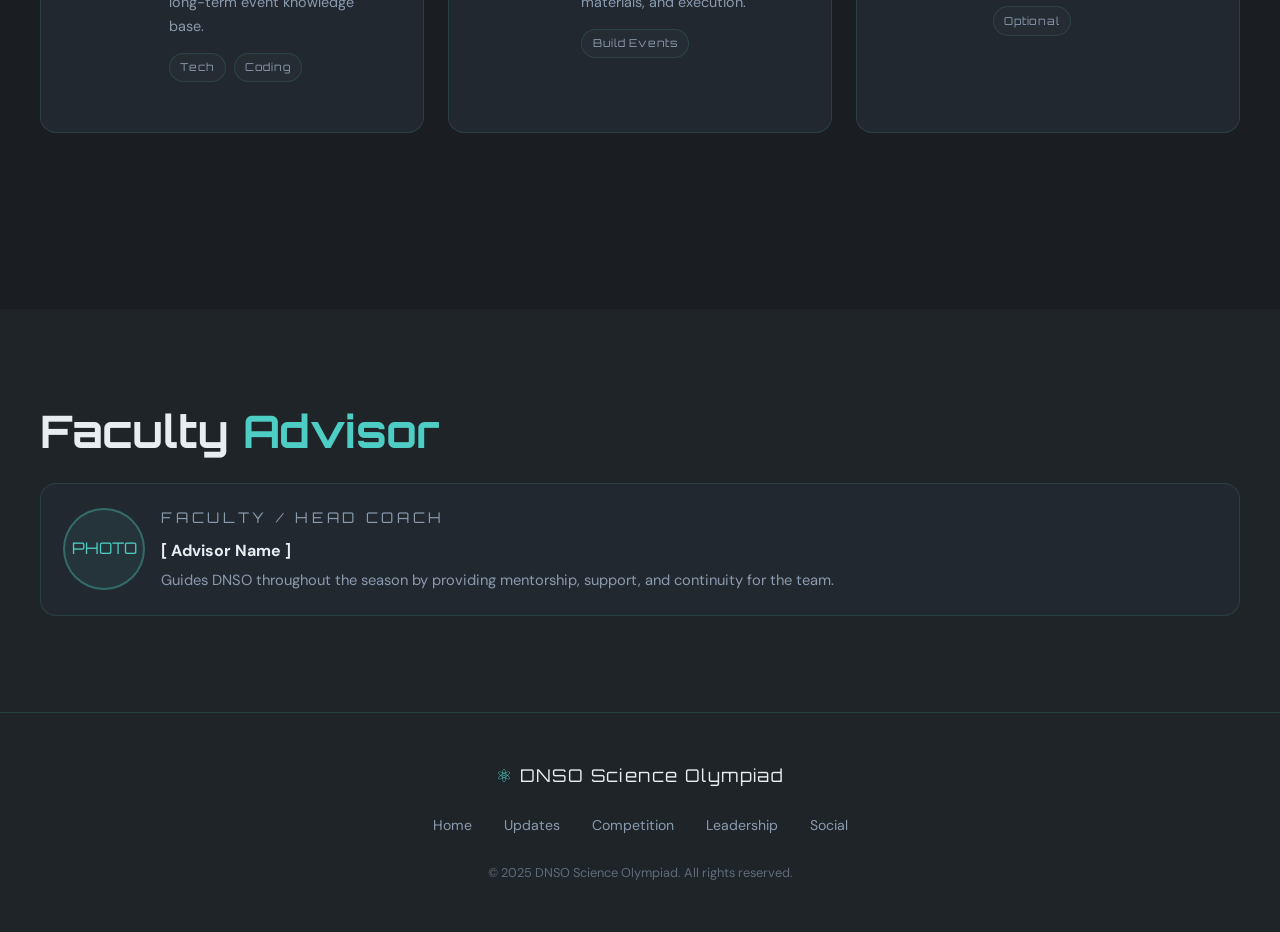
==== commit 408024f5: "Update leadership.html" ====
--- a/leadership.html
+++ b/leadership.html
@@ -5,7 +5,7 @@
   <meta name="viewport" content="width=device-width, initial-scale=1.0" />
   <title>Leadership — DNSO Science Olympiad</title>
   <link rel="preconnect" href="https://fonts.googleapis.com" />
-  <link href="https://fonts.googleapis.com/css2?family=Orbitron:wght@400;700;900&family=DM+Sans:wght@300;400;500&display=swap" rel="stylesheet" />
+  <link href="https://fonts.googleapis.com/css2?family=Orbitron:wght@400;700;900&family=DM+Sans:wght@300;400;500;700&display=swap" rel="stylesheet" />
   <link rel="stylesheet" href="style.css" />
   <style>
     .open-banner {
@@ -13,7 +13,7 @@
       border: 1px solid rgba(78,205,196,0.35);
       border-radius: 10px;
       padding: 1.2rem 2rem;
-      margin-bottom: 3.5rem;
+      margin-bottom: 3rem;
       display: flex;
       align-items: center;
       gap: 1rem;
@@ -22,105 +22,196 @@
       font-family: var(--font-display);
       letter-spacing: 0.04em;
     }
-    .open-banner span { font-size: 1.4rem; }
-
-    .officers-list {
-      display: flex;
-      flex-direction: column;
-      gap: 1.4rem;
+
+    .open-banner span {
+      font-size: 1.4rem;
+    }
+
+    .leaders-grid {
+      display: grid;
+      grid-template-columns: repeat(3, minmax(240px, 1fr));
+      gap: 1.5rem;
       margin-bottom: 5rem;
     }
 
-    .officer-card {
+    .leader-card {
       background: var(--bg-card);
       border: 1px solid var(--border);
-      border-radius: 12px;
-      padding: 2rem 2.2rem;
+      border-radius: 16px;
+      overflow: hidden;
+      transition: transform 0.22s ease, border-color 0.22s ease, box-shadow 0.22s ease;
+    }
+
+    .leader-card:hover {
+      transform: translateY(-4px);
+      border-color: var(--teal);
+      box-shadow: 0 10px 30px rgba(0,0,0,0.18);
+    }
+
+    .leader-photo-wrap {
+      position: relative;
+      aspect-ratio: 4 / 4.3;
+      background: linear-gradient(135deg, rgba(78,205,196,0.15), rgba(255,255,255,0.03));
+      overflow: hidden;
+    }
+
+    .leader-photo {
+      width: 100%;
+      height: 100%;
+      object-fit: cover;
+      display: block;
+    }
+
+    .leader-placeholder {
+      width: 100%;
+      height: 100%;
       display: grid;
-      grid-template-columns: 230px 1fr;
-      gap: 2rem;
-      align-items: start;
-      transition: border-color 0.2s, transform 0.2s;
-    }
-    .officer-card:hover {
-      border-color: var(--teal);
-      transform: translateX(4px);
-    }
-    .officer-card.duo {
-      border-left: 3px solid var(--teal);
-    }
-
-    .officer-left {
-      display: flex;
-      flex-direction: column;
-      gap: 0.6rem;
-    }
-    .officer-icon { font-size: 2rem; margin-bottom: 0.2rem; }
-
-    .officer-title {
-      font-family: var(--font-display);
-      font-size: 0.92rem;
+      place-items: center;
       color: var(--teal);
-      letter-spacing: 0.06em;
+      font-family: var(--font-display);
+      font-size: 2.2rem;
+      letter-spacing: 0.08em;
+      background:
+        radial-gradient(circle at top left, rgba(78,205,196,0.16), transparent 40%),
+        linear-gradient(135deg, rgba(78,205,196,0.12), rgba(255,255,255,0.02));
+    }
+
+    .leader-role-badge {
+      position: absolute;
+      left: 1rem;
+      bottom: 1rem;
+      background: rgba(10, 16, 24, 0.88);
+      border: 1px solid rgba(78,205,196,0.35);
+      color: var(--teal);
+      padding: 0.4rem 0.7rem;
+      border-radius: 999px;
+      font-size: 0.68rem;
+      font-family: var(--font-display);
+      letter-spacing: 0.08em;
+      text-transform: uppercase;
+      backdrop-filter: blur(6px);
+    }
+
+    .leader-info {
+      padding: 1.2rem 1.15rem 1.3rem;
+    }
+
+    .leader-name {
+      margin: 0 0 0.35rem;
+      font-family: var(--font-display);
+      font-size: 1rem;
+      letter-spacing: 0.04em;
+      color: var(--text);
       line-height: 1.35;
     }
 
-    .officer-name-slot {
-      font-family: var(--font-display);
-      font-size: 0.82rem;
+    .leader-subtitle {
+      margin: 0 0 0.65rem;
+      color: var(--teal);
+      font-size: 0.84rem;
+      font-family: var(--font-display);
+      letter-spacing: 0.05em;
+      text-transform: uppercase;
+    }
+
+    .leader-note {
+      margin: 0;
       color: var(--text-muted);
-      letter-spacing: 0.05em;
-    }
-    .name-line {
-      border-bottom: 1px dashed rgba(78,205,196,0.25);
-      padding-bottom: 0.25rem;
-      margin-bottom: 0.3rem;
-      color: var(--text-muted);
-      font-size: 0.82rem;
-    }
-
-    .eligibility-tag {
-      display: inline-block;
-      font-size: 0.68rem;
-      font-family: var(--font-display);
-      letter-spacing: 0.08em;
-      color: #f7c84a;
-      border: 1px solid rgba(247,200,74,0.3);
-      background: rgba(247,200,74,0.07);
-      border-radius: 20px;
-      padding: 0.22rem 0.65rem;
-      margin-top: 0.2rem;
-      width: fit-content;
-    }
-
-    .officer-desc {
-      font-size: 0.92rem;
-      color: var(--text-muted);
-      line-height: 1.78;
-      padding-top: 0.2rem;
-    }
-
-    .officer-duties {
-      margin-top: 1rem;
+      font-size: 0.9rem;
+      line-height: 1.65;
+    }
+
+    .leader-meta {
       display: flex;
       flex-wrap: wrap;
-      gap: 0.45rem;
-    }
-    .duty-tag {
-      font-size: 0.7rem;
+      gap: 0.5rem;
+      margin-top: 0.9rem;
+    }
+
+    .meta-pill {
+      font-size: 0.68rem;
       font-family: var(--font-display);
       letter-spacing: 0.07em;
-      padding: 0.22rem 0.7rem;
-      border-radius: 20px;
+      padding: 0.28rem 0.65rem;
+      border-radius: 999px;
       border: 1px solid var(--border);
+      color: var(--text-muted);
+      background: rgba(255,255,255,0.02);
+    }
+
+    .featured-row {
+      display: grid;
+      grid-template-columns: repeat(2, minmax(280px, 1fr));
+      gap: 1.5rem;
+      margin-bottom: 2rem;
+    }
+
+    .leader-card.featured {
+      border-left: 3px solid var(--teal);
+    }
+
+    .advisor-card-mini {
+      background: var(--bg-card);
+      border: 1px solid var(--border);
+      border-radius: 16px;
+      padding: 1.4rem;
+      display: flex;
+      align-items: center;
+      gap: 1rem;
+    }
+
+    .advisor-photo {
+      width: 82px;
+      height: 82px;
+      border-radius: 50%;
+      object-fit: cover;
+      border: 2px solid rgba(78,205,196,0.35);
+      flex-shrink: 0;
+    }
+
+    .advisor-placeholder {
+      width: 82px;
+      height: 82px;
+      border-radius: 50%;
+      display: grid;
+      place-items: center;
+      border: 2px solid rgba(78,205,196,0.35);
       color: var(--teal);
-      opacity: 0.8;
-    }
-
-    @media (max-width: 768px) {
-      .officer-card, .officer-card.duo {
+      font-family: var(--font-display);
+      background: rgba(78,205,196,0.08);
+      flex-shrink: 0;
+    }
+
+    .advisor-text h2 {
+      margin: 0 0 0.3rem;
+      font-size: 1rem;
+    }
+
+    .advisor-text p {
+      margin: 0;
+      color: var(--text-muted);
+      line-height: 1.6;
+      font-size: 0.92rem;
+    }
+
+    @media (max-width: 980px) {
+      .leaders-grid {
+        grid-template-columns: repeat(2, minmax(220px, 1fr));
+      }
+
+      .featured-row {
         grid-template-columns: 1fr;
-        gap: 1rem;
+      }
+    }
+
+    @media (max-width: 640px) {
+      .leaders-grid {
+        grid-template-columns: 1fr;
+      }
+
+      .advisor-card-mini {
+        flex-direction: column;
+        text-align: center;
       }
     }
   </style>
@@ -145,9 +236,9 @@
   <section class="page-hero">
     <div class="hero-bg"></div>
     <div class="page-hero-content fade-in delay-1">
-      <p class="section-tag">2025–2026 Officer Positions</p>
-      <h1 class="page-title">Our <span class="teal">Leadership</span></h1>
-      <p class="page-sub">The officers who lead DNSO's six teams, manage operations, and keep our club running strong.</p>
+      <p class="section-tag">2025–2026 Leadership Team</p>
+      <h1 class="page-title">Meet Our <span class="teal">Leaders</span></h1>
+      <p class="page-sub">The students who help lead DNSO’s teams, operations, outreach, and competition prep throughout the season.</p>
     </div>
   </section>
 
@@ -155,168 +246,166 @@
     <div class="section-inner">
 
       <div class="open-banner fade-in">
-        <span>📣</span>
-        All positions are open — any current member can run!
+        <span>⚛</span>
+        Meet the students leading DNSO this season.
       </div>
 
-      <h2 class="section-title" style="margin-bottom:2.5rem">Officer <span class="teal">Positions</span></h2>
-
-      <div class="officers-list">
-
-        <!-- CO-PRESIDENTS -->
-        <div class="officer-card duo fade-in">
-          <div class="officer-left">
-            <div class="officer-icon">👑</div>
-            <p class="officer-title">Co-Presidents <br><em style="font-size:0.72rem;color:var(--text-muted);font-style:normal">(2 positions)</em></p>
-            <div class="officer-name-slot">
-              <div class="name-line">______________________</div>
-              <div class="name-line">______________________</div>
-            </div>
-            <span class="eligibility-tag">⚠ Juniors only</span>
-          </div>
-          <div class="officer-right">
-            <p class="officer-desc">
-              Leads the student body by running club-wide meetings and making important decisions in collaboration with the head coach and Vice President. Works with the head coach, VP, and Event Advisor to build rosters for all 6 teams. Coordinates with the Treasurer to ensure funds are spent efficiently, with the Secretary to maintain ASB compliance, and with the Technology Coordinator to keep the website and information database up to date.
-            </p>
-            <div class="officer-duties">
-              <span class="duty-tag">Club Meetings</span>
-              <span class="duty-tag">Roster Building</span>
-              <span class="duty-tag">Budget Oversight</span>
-              <span class="duty-tag">ASB Compliance</span>
-              <span class="duty-tag">Website Coordination</span>
-            </div>
-          </div>
-        </div>
-
-        <!-- VICE PRESIDENT -->
-        <div class="officer-card fade-in delay-1">
-          <div class="officer-left">
-            <div class="officer-icon">🤝</div>
-            <p class="officer-title">Vice President</p>
-            <div class="officer-name-slot">
-              <div class="name-line">______________________</div>
-            </div>
-            <span class="eligibility-tag">⚠ Sophomores only</span>
-          </div>
-          <div class="officer-right">
-            <p class="officer-desc">
-              Leads club-wide meetings when the Presidents are absent and helps make key decisions alongside the Presidents and head coach. Works with the head coach, Presidents, and Event Advisor to build rosters for all 6 teams. Also responsible for coordinating the Event Advisor and Media Advisor.
-            </p>
-            <div class="officer-duties">
-              <span class="duty-tag">Meeting Leadership</span>
-              <span class="duty-tag">Roster Building</span>
-              <span class="duty-tag">Advisor Coordination</span>
-            </div>
-          </div>
-        </div>
-
-        <!-- TREASURER -->
-        <div class="officer-card fade-in delay-2">
-          <div class="officer-left">
-            <div class="officer-icon">💰</div>
-            <p class="officer-title">Treasurer</p>
-            <div class="officer-name-slot">
-              <div class="name-line">______________________</div>
-            </div>
-          </div>
-          <div class="officer-right">
-            <p class="officer-desc">
-              Responsible for all financial tasks of the club: balancing the budget, maintaining the bank account, calculating a reasonable registration fee, placing T-shirt orders, and filling out reimbursement forms for coaches and parent helpers. Also responsible for reaching out to corporations for potential sponsorship opportunities.
-            </p>
-            <div class="officer-duties">
-              <span class="duty-tag">Budget</span>
-              <span class="duty-tag">Bank Account</span>
-              <span class="duty-tag">Registration Fees</span>
-              <span class="duty-tag">T-Shirt Orders</span>
-              <span class="duty-tag">Reimbursements</span>
-              <span class="duty-tag">Sponsorships</span>
-            </div>
-          </div>
-        </div>
-
-        <!-- SECRETARY / PUBLICITY -->
-        <div class="officer-card fade-in delay-1">
-          <div class="officer-left">
-            <div class="officer-icon">📋</div>
-            <p class="officer-title">Secretary / Publicity</p>
-            <div class="officer-name-slot">
-              <div class="name-line">______________________</div>
-            </div>
-          </div>
-          <div class="officer-right">
-            <p class="officer-desc">
-              In charge of the media team, managing items such as posters, flyers, club advertising, and T-shirts — organizing the process rather than designing everything personally. Keeps club minutes, takes notes during club-wide meetings, and ensures the club meets all ASB regulations.
-            </p>
-            <div class="officer-duties">
-              <span class="duty-tag">Media Team</span>
-              <span class="duty-tag">Posters & Flyers</span>
-              <span class="duty-tag">Club Minutes</span>
-              <span class="duty-tag">ASB Regulations</span>
-              <span class="duty-tag">Advertising</span>
-            </div>
-          </div>
-        </div>
-
-        <!-- TECHNOLOGY COORDINATOR -->
-        <div class="officer-card fade-in delay-2">
-          <div class="officer-left">
-            <div class="officer-icon">💻</div>
-            <p class="officer-title">Technology Coordinator</p>
-            <div class="officer-name-slot">
-              <div class="name-line">______________________</div>
-            </div>
-            <span class="eligibility-tag">💡 Coding experience recommended</span>
-          </div>
-          <div class="officer-right">
-            <p class="officer-desc">
-              In charge of maintaining the club website and a functional database of event information. Helps build a long-term knowledge base for Del Norte — logging event-specific details year over year (e.g., question formats, station layouts, which schools excel at which events, how to source building materials and help) so that students and coaches always have maximum information going forward.
-            </p>
-            <div class="officer-duties">
-              <span class="duty-tag">Website Maintenance</span>
-              <span class="duty-tag">Event Database</span>
-              <span class="duty-tag">Knowledge Base</span>
-              <span class="duty-tag">Historical Logs</span>
-            </div>
-          </div>
-        </div>
-
-        <!-- BUILDING EVENT ADVISOR -->
-        <div class="officer-card fade-in delay-3">
-          <div class="officer-left">
-            <div class="officer-icon">🔧</div>
-            <p class="officer-title">Building Event Advisor</p>
-            <div class="officer-name-slot">
-              <div class="name-line">______________________</div>
-            </div>
-            <span class="eligibility-tag">⚠ Must have competed in 1+ building event</span>
-          </div>
-          <div class="officer-right">
-            <p class="officer-desc">
-              Oversees the progress of all building events. Fully understands all applicable Science Olympiad rules for building events and ensures all participants follow them and stay within guidelines. Should be familiar with building events from prior experience. Assists coaches and students in procuring materials and funds, deciding on build plans, and executing the build process.
-            </p>
-            <div class="officer-duties">
-              <span class="duty-tag">Build Oversight</span>
-              <span class="duty-tag">Rules Compliance</span>
-              <span class="duty-tag">Materials Procurement</span>
-              <span class="duty-tag">Build Execution</span>
-              <span class="duty-tag">Funding</span>
-            </div>
-          </div>
-        </div>
-
-      </div><!-- /officers-list -->
+      <h2 class="section-title" style="margin-bottom:2rem">Executive <span class="teal">Leadership</span></h2>
+
+      <div class="featured-row">
+        <div class="leader-card featured fade-in">
+          <div class="leader-photo-wrap">
+            <!-- Replace with actual image -->
+            <!-- <img src="images/co-president-1.jpg" alt="Name" class="leader-photo"> -->
+            <div class="leader-placeholder">PHOTO</div>
+            <div class="leader-role-badge">Co-President</div>
+          </div>
+          <div class="leader-info">
+            <h3 class="leader-name">Student Name</h3>
+            <p class="leader-subtitle">Co-President</p>
+            <p class="leader-note">Leads club-wide operations, team coordination, and major decisions for the season.</p>
+            <div class="leader-meta">
+              <span class="meta-pill">Junior</span>
+              <span class="meta-pill">2025–2026</span>
+            </div>
+          </div>
+        </div>
+
+        <div class="leader-card featured fade-in delay-1">
+          <div class="leader-photo-wrap">
+            <!-- <img src="images/co-president-2.jpg" alt="Name" class="leader-photo"> -->
+            <div class="leader-placeholder">PHOTO</div>
+            <div class="leader-role-badge">Co-President</div>
+          </div>
+          <div class="leader-info">
+            <h3 class="leader-name">Student Name</h3>
+            <p class="leader-subtitle">Co-President</p>
+            <p class="leader-note">Helps guide strategy, meetings, and team organization across all six teams.</p>
+            <div class="leader-meta">
+              <span class="meta-pill">Junior</span>
+              <span class="meta-pill">2025–2026</span>
+            </div>
+          </div>
+        </div>
+      </div>
+
+      <h2 class="section-title" style="margin-bottom:2rem">Officer <span class="teal">Team</span></h2>
+
+      <div class="leaders-grid">
+
+        <div class="leader-card fade-in">
+          <div class="leader-photo-wrap">
+            <!-- <img src="images/vice-president.jpg" alt="Vice President" class="leader-photo"> -->
+            <div class="leader-placeholder">PHOTO</div>
+            <div class="leader-role-badge">Vice President</div>
+          </div>
+          <div class="leader-info">
+            <h3 class="leader-name">Student Name</h3>
+            <p class="leader-subtitle">Vice President</p>
+            <p class="leader-note">Supports leadership decisions and helps coordinate teams and advisors.</p>
+            <div class="leader-meta">
+              <span class="meta-pill">Sophomore</span>
+            </div>
+          </div>
+        </div>
+
+        <div class="leader-card fade-in delay-1">
+          <div class="leader-photo-wrap">
+            <!-- <img src="images/treasurer.jpg" alt="Treasurer" class="leader-photo"> -->
+            <div class="leader-placeholder">PHOTO</div>
+            <div class="leader-role-badge">Treasurer</div>
+          </div>
+          <div class="leader-info">
+            <h3 class="leader-name">Student Name</h3>
+            <p class="leader-subtitle">Treasurer</p>
+            <p class="leader-note">Manages club finances, reimbursements, orders, and sponsorship outreach.</p>
+            <div class="leader-meta">
+              <span class="meta-pill">Finance</span>
+            </div>
+          </div>
+        </div>
+
+        <div class="leader-card fade-in delay-2">
+          <div class="leader-photo-wrap">
+            <!-- <img src="images/secretary.jpg" alt="Secretary / Publicity" class="leader-photo"> -->
+            <div class="leader-placeholder">PHOTO</div>
+            <div class="leader-role-badge">Secretary / Publicity</div>
+          </div>
+          <div class="leader-info">
+            <h3 class="leader-name">Student Name</h3>
+            <p class="leader-subtitle">Secretary / Publicity</p>
+            <p class="leader-note">Oversees club communications, publicity, meeting notes, and media efforts.</p>
+            <div class="leader-meta">
+              <span class="meta-pill">Communications</span>
+            </div>
+          </div>
+        </div>
+
+        <div class="leader-card fade-in">
+          <div class="leader-photo-wrap">
+            <!-- <img src="images/tech-coordinator.jpg" alt="Technology Coordinator" class="leader-photo"> -->
+            <div class="leader-placeholder">PHOTO</div>
+            <div class="leader-role-badge">Technology Coordinator</div>
+          </div>
+          <div class="leader-info">
+            <h3 class="leader-name">Student Name</h3>
+            <p class="leader-subtitle">Technology Coordinator</p>
+            <p class="leader-note">Maintains the website and helps organize the team’s long-term event knowledge base.</p>
+            <div class="leader-meta">
+              <span class="meta-pill">Tech</span>
+              <span class="meta-pill">Coding</span>
+            </div>
+          </div>
+        </div>
+
+        <div class="leader-card fade-in delay-1">
+          <div class="leader-photo-wrap">
+            <!-- <img src="images/build-advisor.jpg" alt="Building Event Advisor" class="leader-photo"> -->
+            <div class="leader-placeholder">PHOTO</div>
+            <div class="leader-role-badge">Building Event Advisor</div>
+          </div>
+          <div class="leader-info">
+            <h3 class="leader-name">Student Name</h3>
+            <p class="leader-subtitle">Building Event Advisor</p>
+            <p class="leader-note">Supports build teams with planning, rules knowledge, materials, and execution.</p>
+            <div class="leader-meta">
+              <span class="meta-pill">Build Events</span>
+            </div>
+          </div>
+        </div>
+
+        <div class="leader-card fade-in delay-2">
+          <div class="leader-photo-wrap">
+            <!-- Optional extra role -->
+            <!-- <img src="images/media-advisor.jpg" alt="Media Advisor" class="leader-photo"> -->
+            <div class="leader-placeholder">PHOTO</div>
+            <div class="leader-role-badge">Media Advisor</div>
+          </div>
+          <div class="leader-info">
+            <h3 class="leader-name">Student Name</h3>
+            <p class="leader-subtitle">Media Advisor</p>
+            <p class="leader-note">Helps support club visuals, media content, and communication projects.</p>
+            <div class="leader-meta">
+              <span class="meta-pill">Optional</span>
+            </div>
+          </div>
+        </div>
+
+      </div>
     </div>
   </section>
 
-  <!-- FACULTY ADVISOR -->
   <section class="section advisor-section">
     <div class="section-inner">
-      <div class="advisor-card fade-in">
-        <div class="advisor-icon">🎓</div>
-        <div>
-          <p class="section-tag" style="margin-bottom:0.5rem">Faculty / Head Coach</p>
-          <h2 class="advisor-name">[ Advisor Name ]</h2>
-          <p class="body-text">Our head coach and faculty advisor guide the team through the season, providing mentorship, resources, and connecting DNSO with the broader Science Olympiad community.</p>
+      <h2 class="section-title" style="margin-bottom:1.5rem">Faculty <span class="teal">Advisor</span></h2>
+
+      <div class="advisor-card-mini fade-in">
+        <!-- <img src="images/advisor.jpg" alt="Advisor Name" class="advisor-photo"> -->
+        <div class="advisor-placeholder">PHOTO</div>
+        <div class="advisor-text">
+          <p class="section-tag" style="margin-bottom:0.45rem">Faculty / Head Coach</p>
+          <h2>[ Advisor Name ]</h2>
+          <p>Guides DNSO throughout the season by providing mentorship, support, and continuity for the team.</p>
         </div>
       </div>
     </div>
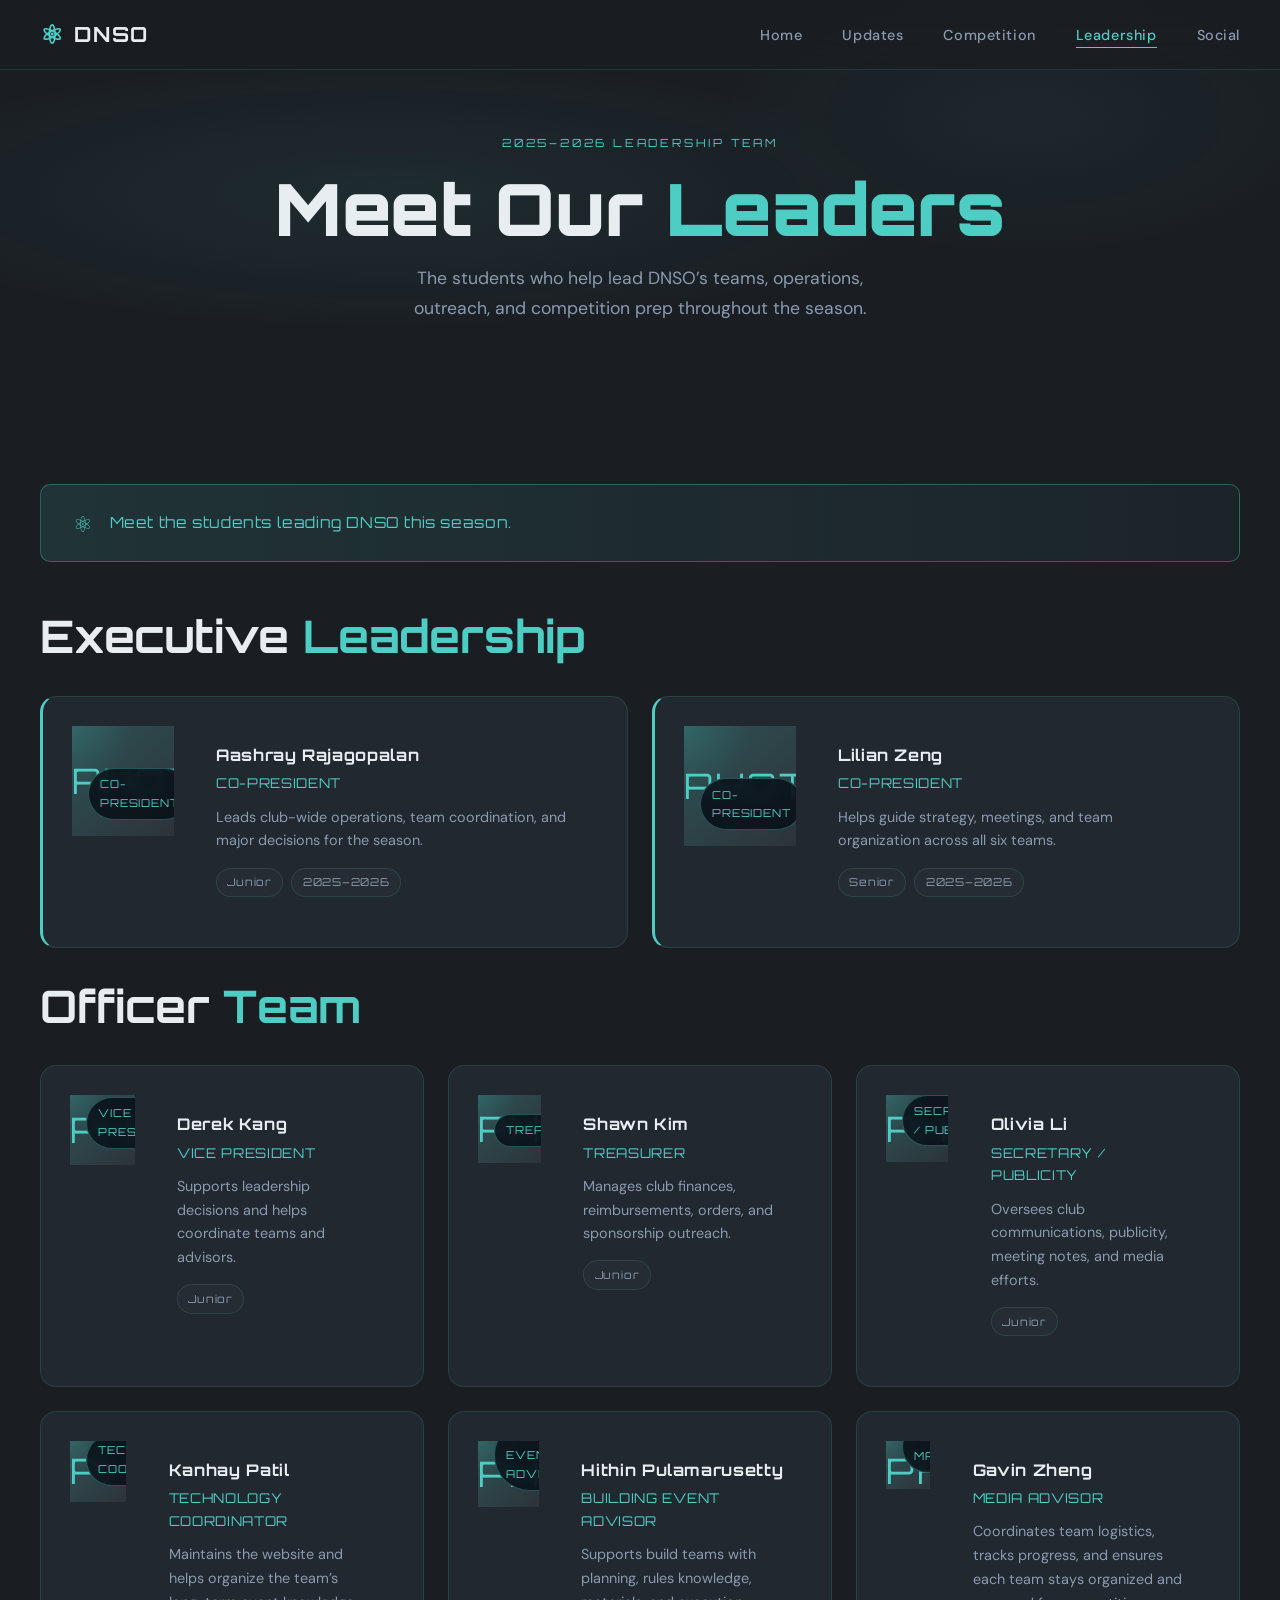
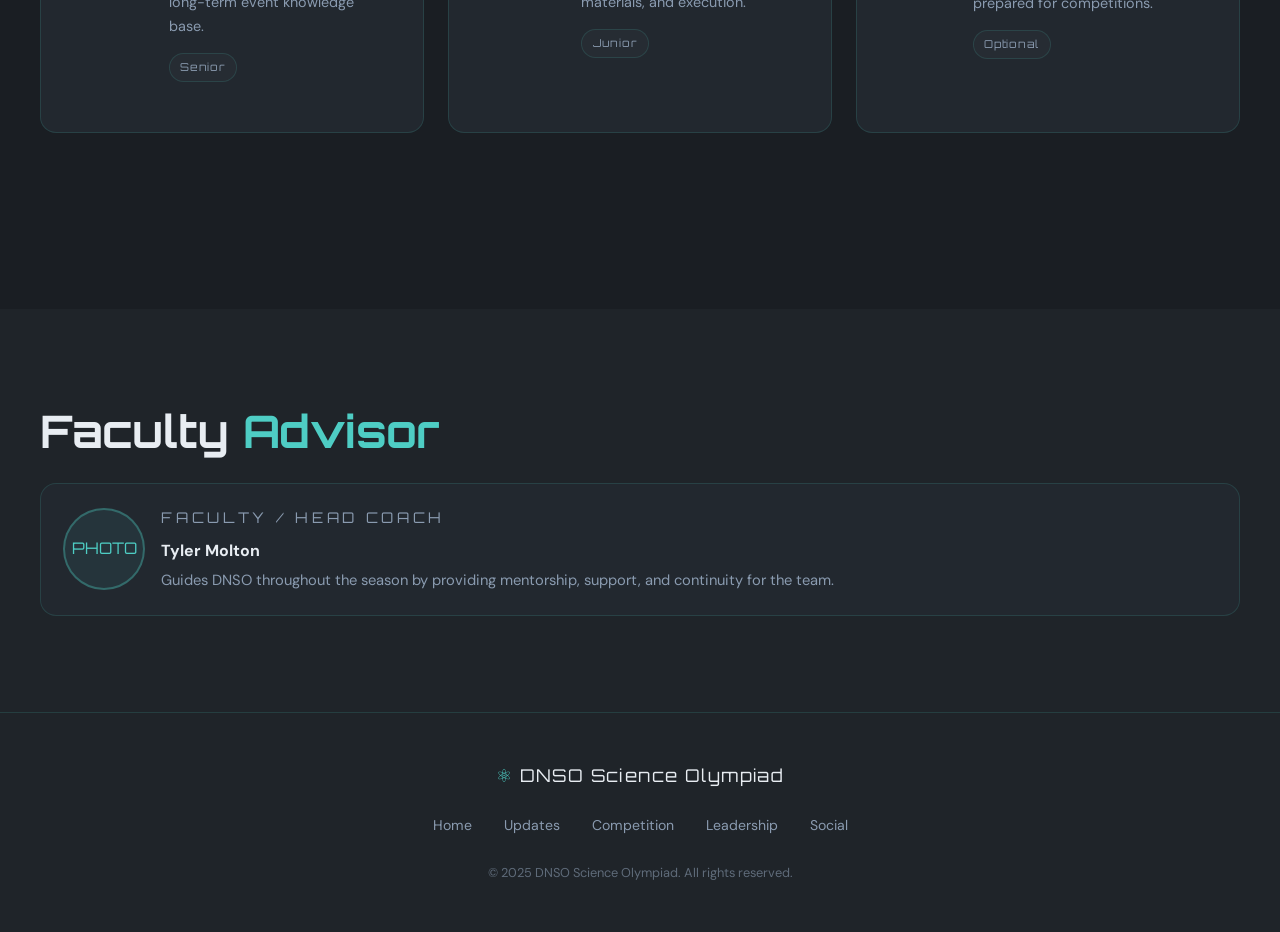
==== commit 24fe5131: "Update leadership.html" ====
--- a/leadership.html
+++ b/leadership.html
@@ -261,7 +261,7 @@
             <div class="leader-role-badge">Co-President</div>
           </div>
           <div class="leader-info">
-            <h3 class="leader-name">Student Name</h3>
+            <h3 class="leader-name">Aashray Rajagopalan</h3>
             <p class="leader-subtitle">Co-President</p>
             <p class="leader-note">Leads club-wide operations, team coordination, and major decisions for the season.</p>
             <div class="leader-meta">
@@ -278,11 +278,11 @@
             <div class="leader-role-badge">Co-President</div>
           </div>
           <div class="leader-info">
-            <h3 class="leader-name">Student Name</h3>
+            <h3 class="leader-name">Lilian Zeng</h3>
             <p class="leader-subtitle">Co-President</p>
             <p class="leader-note">Helps guide strategy, meetings, and team organization across all six teams.</p>
             <div class="leader-meta">
-              <span class="meta-pill">Junior</span>
+              <span class="meta-pill">Senior</span>
               <span class="meta-pill">2025–2026</span>
             </div>
           </div>
@@ -300,11 +300,11 @@
             <div class="leader-role-badge">Vice President</div>
           </div>
           <div class="leader-info">
-            <h3 class="leader-name">Student Name</h3>
+            <h3 class="leader-name">Derek Kang</h3>
             <p class="leader-subtitle">Vice President</p>
             <p class="leader-note">Supports leadership decisions and helps coordinate teams and advisors.</p>
             <div class="leader-meta">
-              <span class="meta-pill">Sophomore</span>
+              <span class="meta-pill">Junior</span>
             </div>
           </div>
         </div>
@@ -316,11 +316,11 @@
             <div class="leader-role-badge">Treasurer</div>
           </div>
           <div class="leader-info">
-            <h3 class="leader-name">Student Name</h3>
+            <h3 class="leader-name">Shawn Kim</h3>
             <p class="leader-subtitle">Treasurer</p>
             <p class="leader-note">Manages club finances, reimbursements, orders, and sponsorship outreach.</p>
             <div class="leader-meta">
-              <span class="meta-pill">Finance</span>
+              <span class="meta-pill">Junior</span>
             </div>
           </div>
         </div>
@@ -332,11 +332,11 @@
             <div class="leader-role-badge">Secretary / Publicity</div>
           </div>
           <div class="leader-info">
-            <h3 class="leader-name">Student Name</h3>
+            <h3 class="leader-name">Olivia Li</h3>
             <p class="leader-subtitle">Secretary / Publicity</p>
             <p class="leader-note">Oversees club communications, publicity, meeting notes, and media efforts.</p>
             <div class="leader-meta">
-              <span class="meta-pill">Communications</span>
+              <span class="meta-pill">Junior</span>
             </div>
           </div>
         </div>
@@ -348,12 +348,11 @@
             <div class="leader-role-badge">Technology Coordinator</div>
           </div>
           <div class="leader-info">
-            <h3 class="leader-name">Student Name</h3>
+            <h3 class="leader-name">Kanhay Patil</h3>
             <p class="leader-subtitle">Technology Coordinator</p>
             <p class="leader-note">Maintains the website and helps organize the team’s long-term event knowledge base.</p>
             <div class="leader-meta">
-              <span class="meta-pill">Tech</span>
-              <span class="meta-pill">Coding</span>
+              <span class="meta-pill">Senior</span>
             </div>
           </div>
         </div>
@@ -365,11 +364,11 @@
             <div class="leader-role-badge">Building Event Advisor</div>
           </div>
           <div class="leader-info">
-            <h3 class="leader-name">Student Name</h3>
+            <h3 class="leader-name">Hithin Pulamarusetty</h3>
             <p class="leader-subtitle">Building Event Advisor</p>
             <p class="leader-note">Supports build teams with planning, rules knowledge, materials, and execution.</p>
             <div class="leader-meta">
-              <span class="meta-pill">Build Events</span>
+              <span class="meta-pill">Junior</span>
             </div>
           </div>
         </div>
@@ -379,12 +378,12 @@
             <!-- Optional extra role -->
             <!-- <img src="images/media-advisor.jpg" alt="Media Advisor" class="leader-photo"> -->
             <div class="leader-placeholder">PHOTO</div>
-            <div class="leader-role-badge">Media Advisor</div>
-          </div>
-          <div class="leader-info">
-            <h3 class="leader-name">Student Name</h3>
+            <div class="leader-role-badge">Team Manager</div>
+          </div>
+          <div class="leader-info">
+            <h3 class="leader-name">Gavin Zheng</h3>
             <p class="leader-subtitle">Media Advisor</p>
-            <p class="leader-note">Helps support club visuals, media content, and communication projects.</p>
+            <p class="leader-note">Coordinates team logistics, tracks progress, and ensures each team stays organized and prepared for competitions.</p>
             <div class="leader-meta">
               <span class="meta-pill">Optional</span>
             </div>
@@ -404,7 +403,7 @@
         <div class="advisor-placeholder">PHOTO</div>
         <div class="advisor-text">
           <p class="section-tag" style="margin-bottom:0.45rem">Faculty / Head Coach</p>
-          <h2>[ Advisor Name ]</h2>
+          <h2>Tyler Molton</h2>
           <p>Guides DNSO throughout the season by providing mentorship, support, and continuity for the team.</p>
         </div>
       </div>
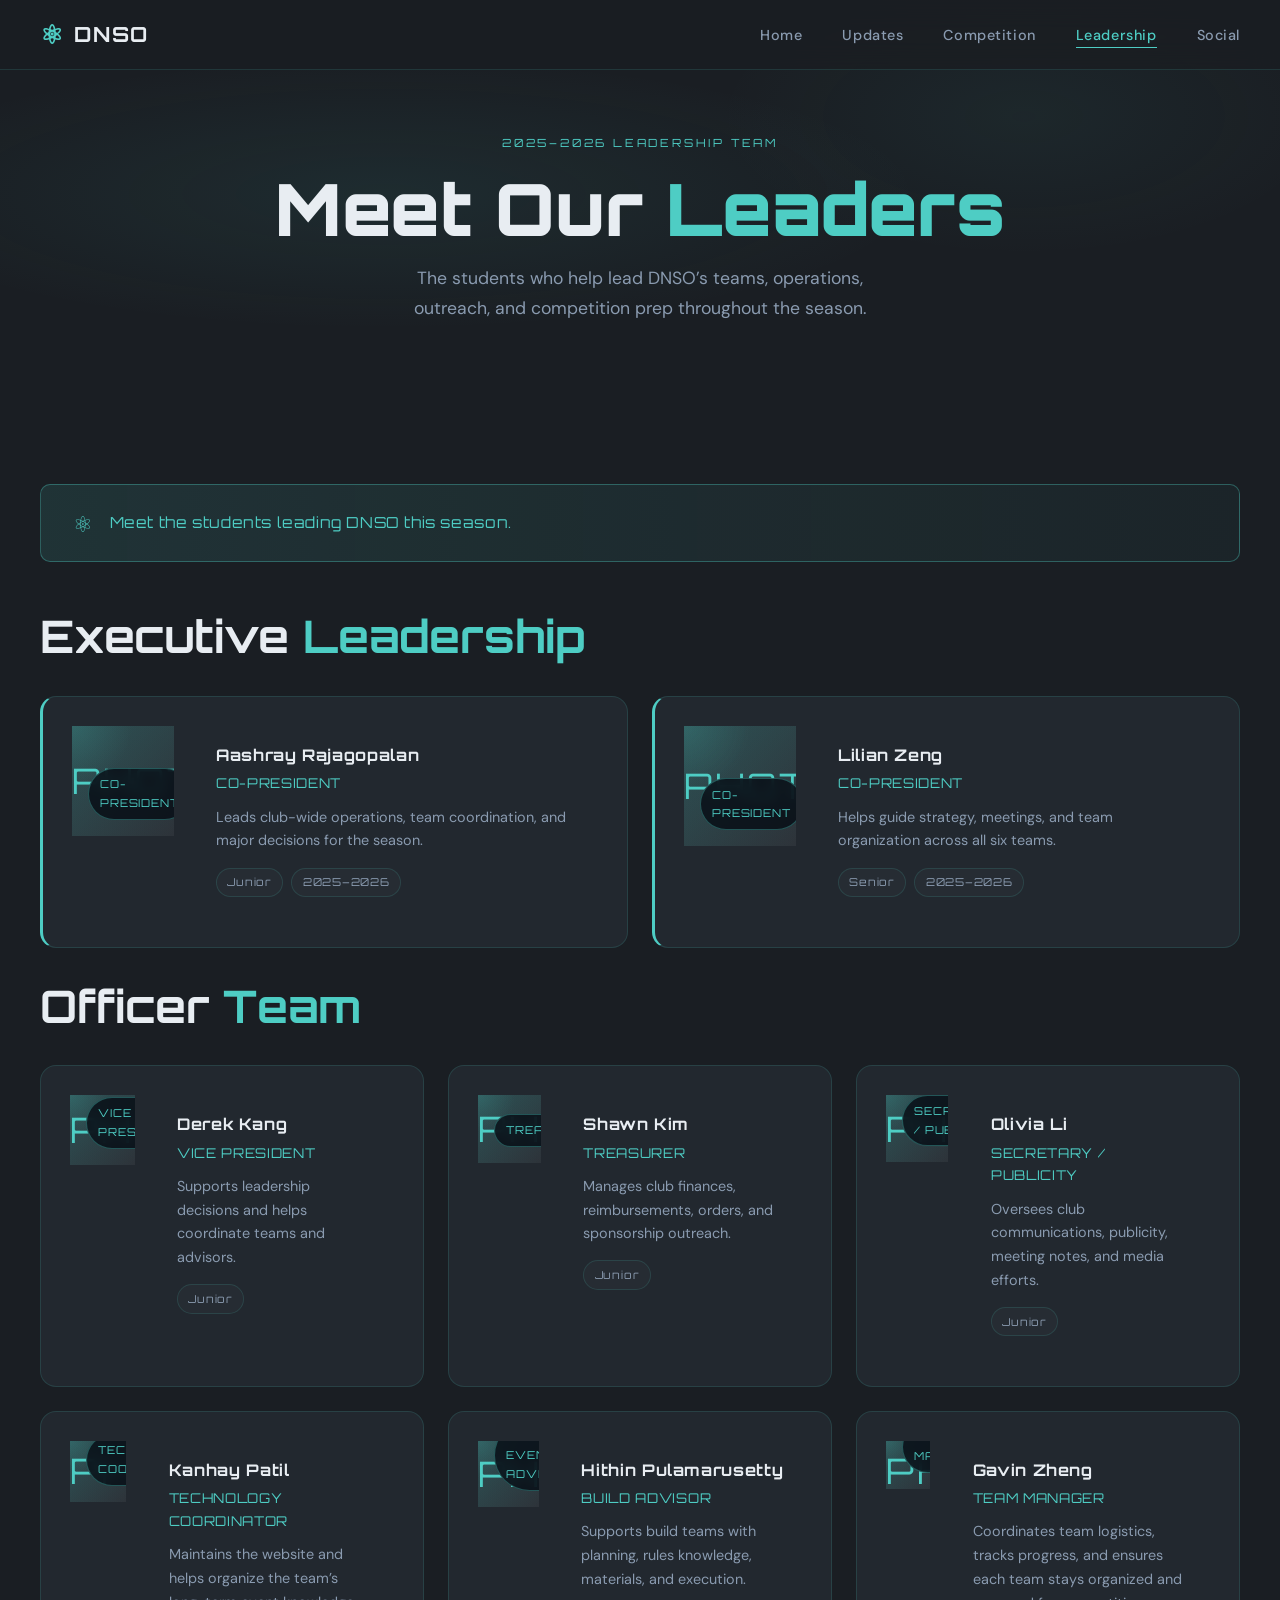
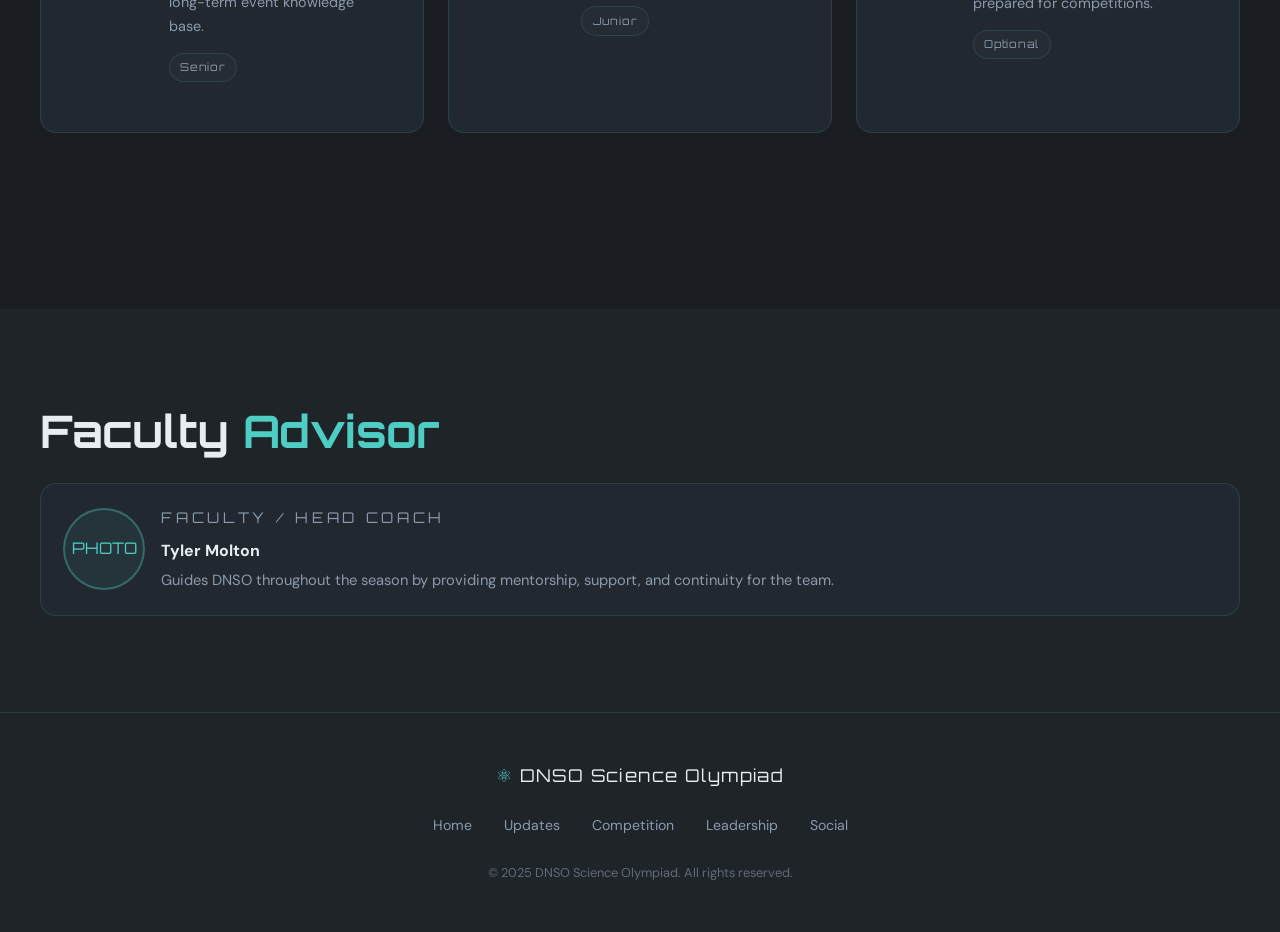
==== commit 5229ba4d: "Update leadership.html" ====
--- a/leadership.html
+++ b/leadership.html
@@ -365,7 +365,7 @@
           </div>
           <div class="leader-info">
             <h3 class="leader-name">Hithin Pulamarusetty</h3>
-            <p class="leader-subtitle">Building Event Advisor</p>
+            <p class="leader-subtitle">Build Advisor</p>
             <p class="leader-note">Supports build teams with planning, rules knowledge, materials, and execution.</p>
             <div class="leader-meta">
               <span class="meta-pill">Junior</span>
@@ -382,7 +382,7 @@
           </div>
           <div class="leader-info">
             <h3 class="leader-name">Gavin Zheng</h3>
-            <p class="leader-subtitle">Media Advisor</p>
+            <p class="leader-subtitle">Team Manager</p>
             <p class="leader-note">Coordinates team logistics, tracks progress, and ensures each team stays organized and prepared for competitions.</p>
             <div class="leader-meta">
               <span class="meta-pill">Optional</span>
